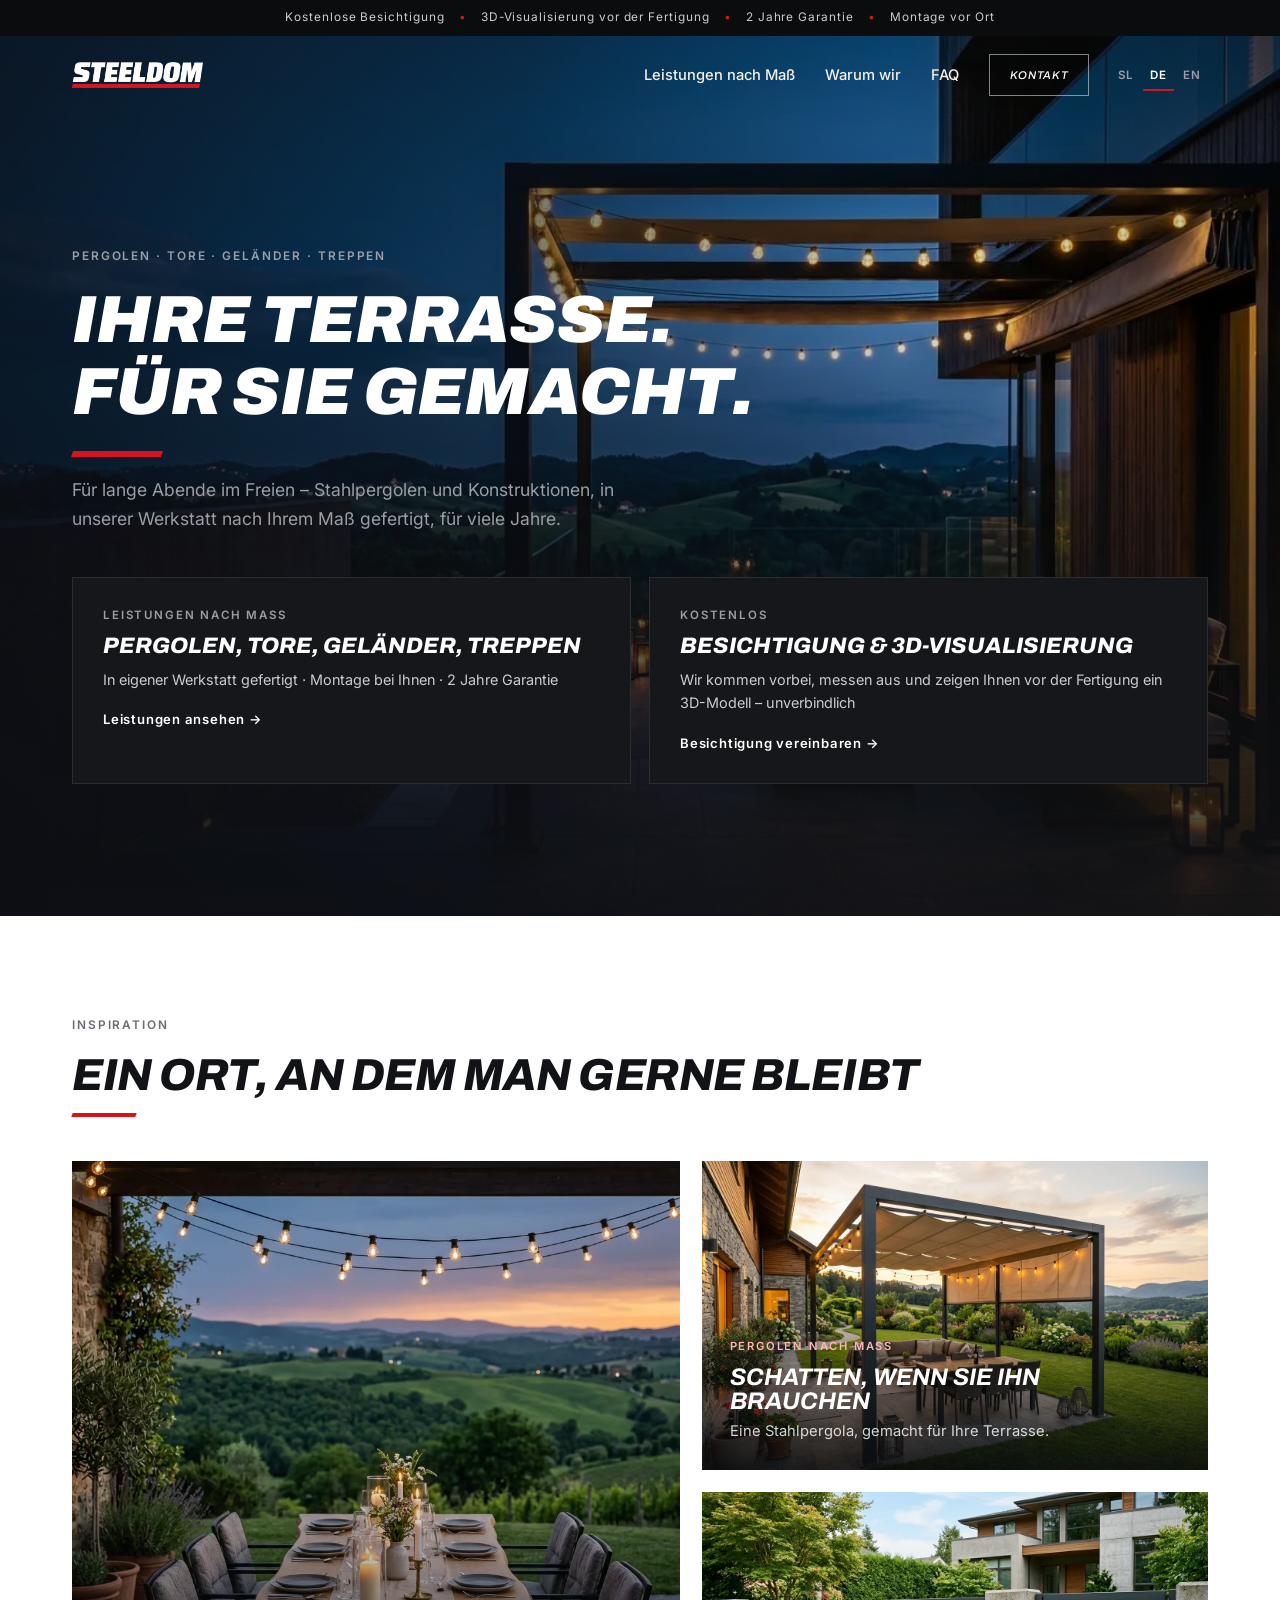
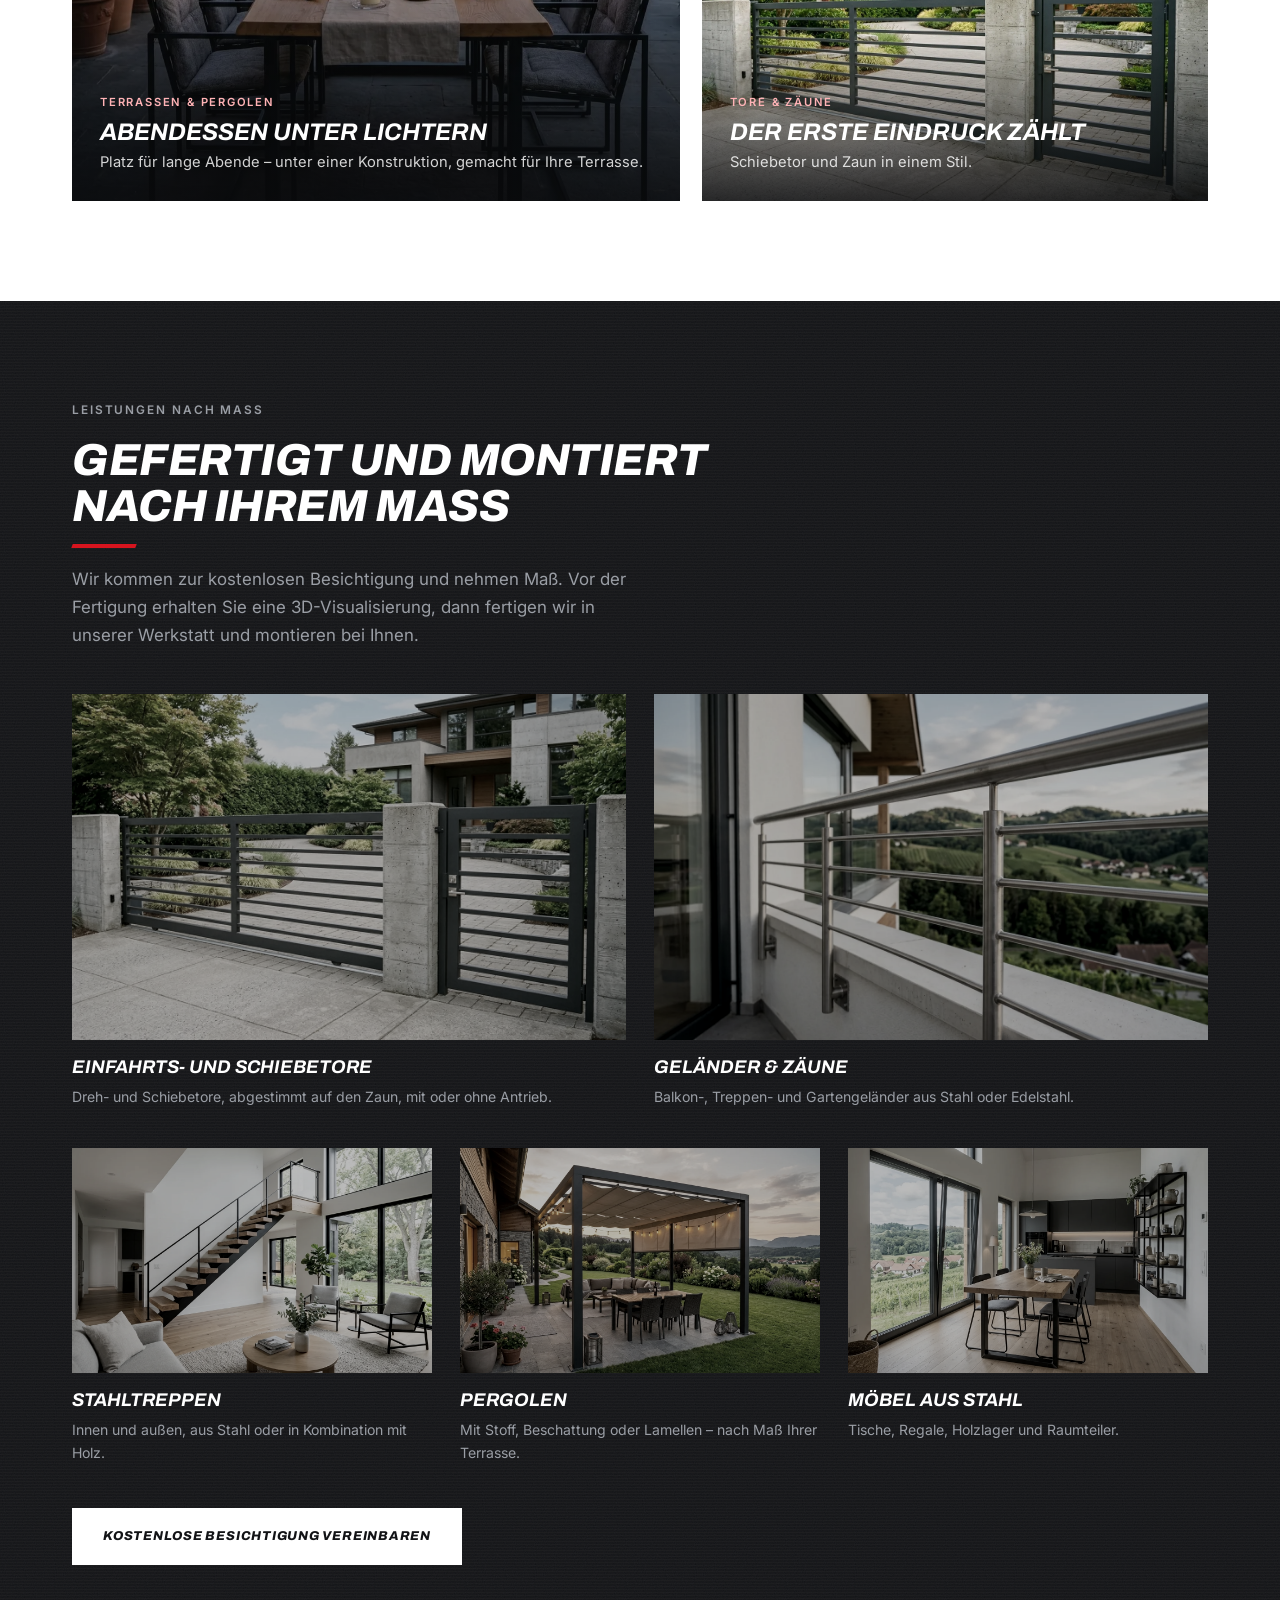
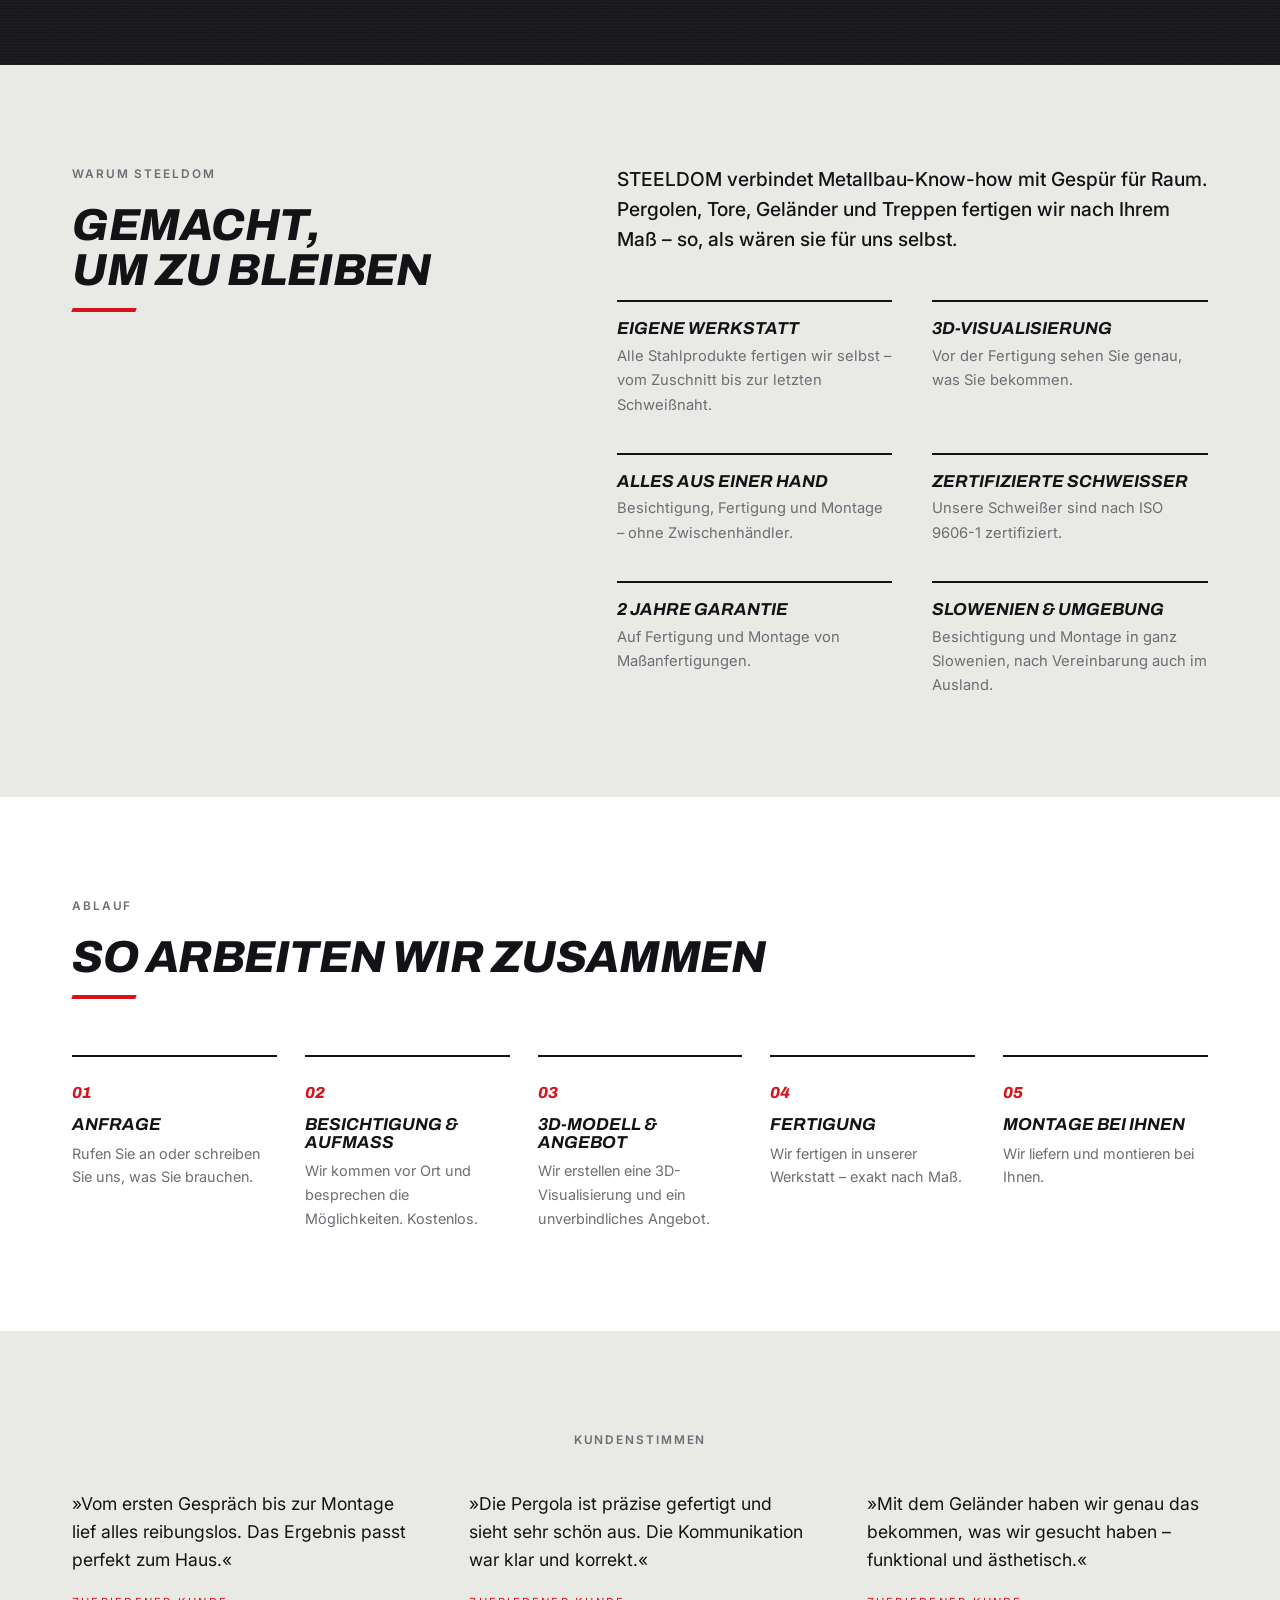
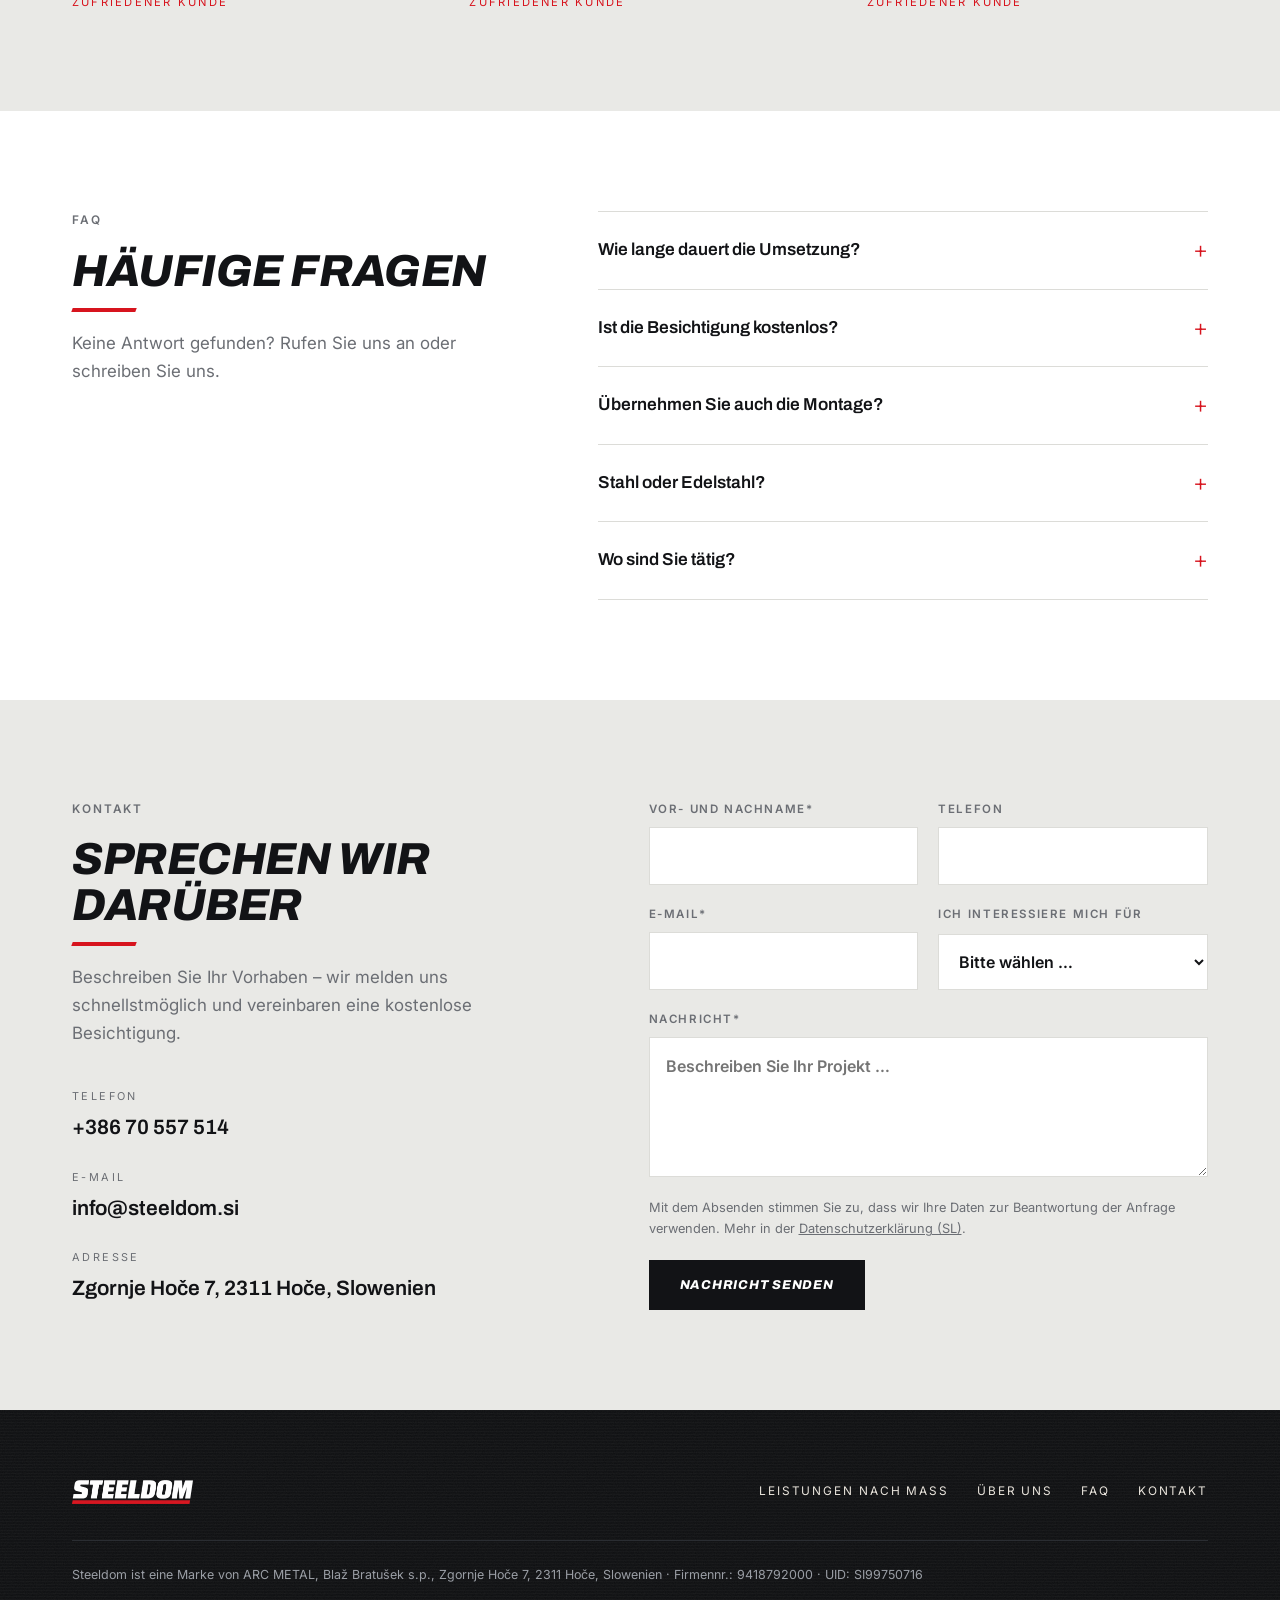
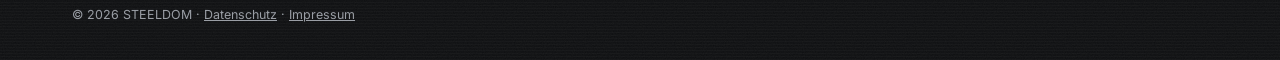
==== de/index.html @ ed7d2a0b "Nemška (/de/) in angleška (/en/) različica s preklopom jezikov Co-Authored-By: Claude Opus 5.5 <nore" ====
<!DOCTYPE html>
<html lang="de">
<head>
<meta charset="utf-8">
<meta name="viewport" content="width=device-width, initial-scale=1">
<title>STEELDOM – Stahlpergolen, Tore, Geländer und Treppen nach Maß</title>
<meta name="description" content="STEELDOM – Stahlpergolen, Einfahrtstore, Geländer, Treppen und Möbel aus Stahl nach Maß. Eigene Werkstatt, 3D-Visualisierung vor der Fertigung, Montage und 2 Jahre Garantie.">
<meta name="theme-color" content="#121316">
<meta property="og:title" content="STEELDOM – Ihre Terrasse. Für Sie gemacht.">
<meta property="og:description" content="Stahlpergolen, Tore, Geländer und Treppen nach Maß – kostenlose Besichtigung und 3D-Visualisierung vor der Fertigung.">
<meta property="og:type" content="website">
<meta property="og:url" content="https://steeldom.si/de/">
<meta property="og:image" content="https://steeldom.si/img/og-image.jpg">
<meta property="og:locale" content="de_AT">
<meta name="twitter:card" content="summary_large_image">
<link rel="preconnect" href="https://fonts.googleapis.com">
<link rel="preconnect" href="https://fonts.gstatic.com" crossorigin>
<link href="https://fonts.googleapis.com/css2?family=Archivo:ital,wght@0,500;0,600;0,700;1,700;1,800;1,900&family=Inter:wght@400;500;600&display=swap" rel="stylesheet">
<link rel="icon" href="/favicon.ico" sizes="any">
<link rel="icon" type="image/png" sizes="32x32" href="/img/favicon-32.png">
<link rel="apple-touch-icon" href="/img/apple-touch-icon.png">
<link rel="manifest" href="/site.webmanifest">
<link rel="alternate" hreflang="sl" href="https://steeldom.si/">
<link rel="alternate" hreflang="de" href="https://steeldom.si/de/">
<link rel="alternate" hreflang="en" href="https://steeldom.si/en/">
<link rel="alternate" hreflang="x-default" href="https://steeldom.si/">
<link rel="canonical" href="https://steeldom.si/de/">
<link rel="stylesheet" href="/style.css">
<script type="application/ld+json">
{"@context":"https://schema.org","@type":"LocalBusiness","name":"STEELDOM","legalName":"ARC METAL, Blaž Bratušek s.p.","url":"https://steeldom.si","email":"info@steeldom.si","telephone":"+38670557514","address":{"@type":"PostalAddress","streetAddress":"Zgornje Hoče 7","postalCode":"2311","addressLocality":"Hoče","addressCountry":"SI"},"vatID":"SI99750716","areaServed":"SI","logo":"https://steeldom.si/img/icon-512.png","image":"https://steeldom.si/img/og-image.jpg","priceRange":"€€"}
</script>
</head>
<body class="home">

<div class="trustbar"><div class="wrap">Kostenlose Besichtigung<span class="tb-m"> <i>•</i> <span>3D-Visualisierung vor der Fertigung</span></span> <i>•</i> 2 Jahre Garantie<span class="tb-x"> <i>•</i> <span>Montage vor Ort</span></span></div></div>
<header class="top">
  <div class="wrap">
    <a href="#" class="logo"><img class="l-light" src="/img/logo.png" alt="STEELDOM" width="480" height="95"><img class="l-dark" src="/img/logo-dark.png" alt="" width="480" height="95"></a>
    <nav class="nav" aria-label="Hauptmenü">
      <a href="#storitve">Leistungen nach Maß</a>
      <a href="#o-nas">Warum wir</a>
      <a href="#vprasanja">FAQ</a>
      <a href="#kontakt" class="btn small">Kontakt</a>
    </nav>
    
    
    <div class="lang-sw"><a href="/" hreflang="sl">SL</a><a href="/de/" hreflang="de" class="on">DE</a><a href="/en/" hreflang="en">EN</a></div>
    <button class="burger" aria-label="Menü" aria-expanded="false"><span></span><span></span><span></span></button>
  </div>
</header>

<!-- HERO -->
<section class="hero">
  <div class="hero-photo" aria-hidden="true"><img src="/img/hero-vecer.webp" alt="" width="1376" height="768"></div>
  <div class="wrap hero-inner">
    <div class="hero-text">
      <div class="eyebrow light">Pergolen · Tore · Geländer · Treppen</div>
      <h1>Ihre Terrasse.<br>Für Sie gemacht.</h1>
      <p>Für lange Abende im Freien – Stahlpergolen und Konstruktionen, in unserer Werkstatt nach Ihrem Maß gefertigt, für viele Jahre.</p>
    </div>
    <div class="paths">
      <a href="#storitve" class="path rv">
        <span class="path-tag">Leistungen nach Maß</span>
        <span class="path-title">Pergolen, Tore, Geländer, Treppen</span>
        <span class="path-desc">In eigener Werkstatt gefertigt · Montage bei Ihnen · 2 Jahre Garantie</span>
        <span class="path-go">Leistungen ansehen →</span>
      </a>
      <a href="#kontakt" class="path rv">
        <span class="path-tag">Kostenlos</span>
        <span class="path-title">Besichtigung &amp; 3D-Visualisierung</span>
        <span class="path-desc">Wir kommen vorbei, messen aus und zeigen Ihnen vor der Fertigung ein 3D-Modell – unverbindlich</span>
        <span class="path-go">Besichtigung vereinbaren →</span>
      </a>
    </div>
  </div>
</section>

<!-- NAVDIH -->
<section id="navdih" class="white">
  <div class="wrap">
    <div class="head-row">
      <div>
        <div class="eyebrow">Inspiration</div>
        <h2>Ein Ort, an dem man gerne bleibt</h2>
      </div>
    </div>
    <div class="insp">
      <a href="#kontakt" class="insp-card big rv"><img src="/img/miza-vecer.webp" alt="Terrasse mit Stahlüberdachung und Lichterketten bei Sonnenuntergang" loading="lazy" width="928" height="1152"><div class="insp-txt"><span>Terrassen &amp; Pergolen</span><h3>Abendessen unter Lichtern</h3><p>Platz für lange Abende – unter einer Konstruktion, gemacht für Ihre Terrasse.</p></div></a>
      <a href="#storitve" class="insp-card rv"><img src="/img/pergola.webp" alt="Stahlpergola mit Beschattung über der Terrasse" loading="lazy" width="1312" height="816"><div class="insp-txt"><span>Pergolen nach Maß</span><h3>Schatten, wenn Sie ihn brauchen</h3><p>Eine Stahlpergola, gemacht für Ihre Terrasse.</p></div></a>
      <a href="#storitve" class="insp-card rv"><img src="/img/vrata.webp" alt="Stahl-Schiebetor für die Einfahrt" loading="lazy" width="1312" height="816"><div class="insp-txt"><span>Tore &amp; Zäune</span><h3>Der erste Eindruck zählt</h3><p>Schiebetor und Zaun in einem Stil.</p></div></a>
    </div>
  </div>
</section>

<!-- PO MERI -->
<section id="storitve" class="dark custom">
  <div class="wrap custom-grid">
    <div class="custom-text">
      <div class="eyebrow">Leistungen nach Maß</div>
      <h2>Gefertigt und montiert<br>nach Ihrem Maß</h2>
      <p class="lead">Wir kommen zur kostenlosen Besichtigung und nehmen Maß. Vor der Fertigung erhalten Sie eine 3D-Visualisierung, dann fertigen wir in unserer Werkstatt und montieren bei Ihnen.</p>
      <ol class="custom-list rv">
        <li><div class="cl-img"><img src="/img/vrata.webp" alt="Einfahrts- und Schiebetore" loading="lazy" width="1312" height="816"></div><div><h3>Einfahrts- und Schiebetore</h3><p>Dreh- und Schiebetore, abgestimmt auf den Zaun, mit oder ohne Antrieb.</p></div></li>
        <li><div class="cl-img"><img src="/img/ograja.webp" alt="Geländer &amp; Zäune" loading="lazy" width="1312" height="816"></div><div><h3>Geländer &amp; Zäune</h3><p>Balkon-, Treppen- und Gartengeländer aus Stahl oder Edelstahl.</p></div></li>
        <li><div class="cl-img"><img src="/img/stopnice.webp" alt="Stahltreppen" loading="lazy" width="1312" height="816"></div><div><h3>Stahltreppen</h3><p>Innen und außen, aus Stahl oder in Kombination mit Holz.</p></div></li>
        <li><div class="cl-img"><img src="/img/pergola.webp" alt="Pergolen" loading="lazy" width="1312" height="816"></div><div><h3>Pergolen</h3><p>Mit Stoff, Beschattung oder Lamellen – nach Maß Ihrer Terrasse.</p></div></li>
        <li><div class="cl-img"><img src="/img/notranja-oprema.webp" alt="Möbel aus Stahl" loading="lazy" width="1312" height="816"></div><div><h3>Möbel aus Stahl</h3><p>Tische, Regale, Holzlager und Raumteiler.</p></div></li>
      </ol>
      <a href="#kontakt" class="btn light">Kostenlose Besichtigung vereinbaren</a>
    </div>
  </div>
</section>

<!-- O NAS -->
<section id="o-nas" class="soft">
  <div class="wrap about-grid">
    <div class="rv">
      <div class="eyebrow">Warum STEELDOM</div>
      <h2>Gemacht,<br>um zu bleiben</h2>
    </div>
    <div class="rv">
      <p class="lead-dark">STEELDOM verbindet Metallbau-Know-how mit Gespür für Raum. Pergolen, Tore, Geländer und Treppen fertigen wir nach Ihrem Maß – so, als wären sie für uns selbst.</p>
      <div class="values">
        <div><h3>Eigene Werkstatt</h3><p>Alle Stahlprodukte fertigen wir selbst – vom Zuschnitt bis zur letzten Schweißnaht.</p></div>
        <div><h3>3D-Visualisierung</h3><p>Vor der Fertigung sehen Sie genau, was Sie bekommen.</p></div>
        <div><h3>Alles aus einer Hand</h3><p>Besichtigung, Fertigung und Montage – ohne Zwischenhändler.</p></div>
        <div><h3>Zertifizierte Schweißer</h3><p>Unsere Schweißer sind nach ISO 9606-1 zertifiziert.</p></div>
        <div><h3>2 Jahre Garantie</h3><p>Auf Fertigung und Montage von Maßanfertigungen.</p></div>
        <div><h3>Slowenien &amp; Umgebung</h3><p>Besichtigung und Montage in ganz Slowenien, nach Vereinbarung auch im Ausland.</p></div>
      </div>
    </div>
  </div>
</section>

<!-- POSTOPEK -->
<section id="postopek" class="white">
  <div class="wrap">
    <div class="eyebrow">Ablauf</div>
    <h2>So arbeiten wir zusammen</h2>
    <ol class="steps">
      <li class="step rv"><span class="step-n">01</span><h3>Anfrage</h3><p>Rufen Sie an oder schreiben Sie uns, was Sie brauchen.</p></li>
      <li class="step rv"><span class="step-n">02</span><h3>Besichtigung &amp; Aufmaß</h3><p>Wir kommen vor Ort und besprechen die Möglichkeiten. Kostenlos.</p></li>
      <li class="step rv"><span class="step-n">03</span><h3>3D-Modell &amp; Angebot</h3><p>Wir erstellen eine 3D-Visualisierung und ein unverbindliches Angebot.</p></li>
      <li class="step rv"><span class="step-n">04</span><h3>Fertigung</h3><p>Wir fertigen in unserer Werkstatt – exakt nach Maß.</p></li>
      <li class="step rv"><span class="step-n">05</span><h3>Montage bei Ihnen</h3><p>Wir liefern und montieren bei Ihnen.</p></li>
    </ol>
  </div>
</section>

<!-- MNENJA -->
<section id="mnenja" class="soft">
  <div class="wrap">
    <div class="eyebrow center">Kundenstimmen</div>
    <div class="quotes">
      <figure class="rv"><blockquote>»Vom ersten Gespräch bis zur Montage lief alles reibungslos. Das Ergebnis passt perfekt zum Haus.«</blockquote><figcaption>Zufriedener Kunde</figcaption></figure>
      <figure class="rv"><blockquote>»Die Pergola ist präzise gefertigt und sieht sehr schön aus. Die Kommunikation war klar und korrekt.«</blockquote><figcaption>Zufriedener Kunde</figcaption></figure>
      <figure class="rv"><blockquote>»Mit dem Geländer haben wir genau das bekommen, was wir gesucht haben – funktional und ästhetisch.«</blockquote><figcaption>Zufriedener Kunde</figcaption></figure>
    </div>
  </div>
</section>

<!-- FAQ -->
<section id="vprasanja" class="white">
  <div class="wrap faq-grid">
    <div>
      <div class="eyebrow">FAQ</div>
      <h2>Häufige Fragen</h2>
      <p class="lead">Keine Antwort gefunden? Rufen Sie uns an oder schreiben Sie uns.</p>
    </div>
    <div class="faq">
      <details><summary>Wie lange dauert die Umsetzung?</summary><p>Das hängt vom Umfang ab. Den genauen Termin erhalten Sie mit dem Angebot nach der Besichtigung.</p></details>
      <details><summary>Ist die Besichtigung kostenlos?</summary><p>Ja. Besichtigung, Aufmaß und Angebot sind kostenlos und unverbindlich.</p></details>
      <details><summary>Übernehmen Sie auch die Montage?</summary><p>Ja. Wir fertigen in unserer Werkstatt, liefern und montieren bei Ihnen.</p></details>
      <details><summary>Stahl oder Edelstahl?</summary><p>Beides. Das Material wählen wir gemeinsam nach Einsatz, Optik und Budget.</p></details>
      <details><summary>Wo sind Sie tätig?</summary><p>In ganz Slowenien, nach Vereinbarung auch in Österreich und anderen Ländern.</p></details>
    </div>
  </div>
</section>

<!-- KONTAKT -->
<section id="kontakt" class="soft">
  <div class="wrap contact-grid">
    <div>
      <div class="eyebrow">Kontakt</div>
      <h2>Sprechen wir darüber</h2>
      <p class="lead">Beschreiben Sie Ihr Vorhaben – wir melden uns schnellstmöglich und vereinbaren eine kostenlose Besichtigung.</p>
      <div class="contact-info">
        <a href="tel:+38670557514"><small>Telefon</small><span>+386 70 557 514</span></a>
        <a href="mailto:info@steeldom.si"><small>E-Mail</small><span>info@steeldom.si</span></a>
        <div><small>Adresse</small><span>Zgornje Hoče 7, 2311 Hoče, Slowenien</span></div>
      </div>
    </div>
    <form id="contact-form">
      <input type="hidden" name="access_key" value="b0396841-0e2a-41e7-840a-0f9ad65b1908">
      <input type="hidden" name="subject" value="Novo povpraševanje (DE) – steeldom.si">
      <input type="hidden" name="from_name" value="steeldom.si">
      <input type="checkbox" name="botcheck" class="hp" tabindex="-1" autocomplete="off">
      <div class="row">
        <label>Vor- und Nachname*<input name="name" required autocomplete="name"></label>
        <label>Telefon<input name="phone" type="tel" autocomplete="tel"></label>
      </div>
      <div class="row">
        <label>E-Mail*<input name="email" type="email" required autocomplete="email"></label>
        <label>Ich interessiere mich für
          <select name="type" id="f-type">
            <option value="">Bitte wählen …</option>
            <option>Einfahrts- / Schiebetor</option><option>Geländer / Zaun</option><option>Treppe</option><option>Pergola</option><option>Möbel</option><option>Sonstiges</option>
          </select>
        </label>
      </div>
      <label>Nachricht*<textarea name="message" id="f-msg" required placeholder="Beschreiben Sie Ihr Projekt …"></textarea></label>
      <p class="consent">Mit dem Absenden stimmen Sie zu, dass wir Ihre Daten zur Beantwortung der Anfrage verwenden. Mehr in der <a href="/privacy.html">Datenschutzerklärung (SL)</a>.</p>
      <div id="form-msg" class="form-msg" role="status"></div>
      <div><button type="submit" class="btn">Nachricht senden</button></div>
    </form>
  </div>
</section>

<footer>
  <div class="wrap">
    <div class="f-top">
      <a href="#" class="logo"><img src="/img/logo.png" alt="STEELDOM" width="480" height="95"></a>
      <div class="f-links">
        <a href="#storitve">Leistungen nach Maß</a><a href="#o-nas">Über uns</a>
        <a href="#vprasanja">FAQ</a><a href="#kontakt">Kontakt</a>
      </div>
    </div>
    <div class="f-bottom">
      <div>Steeldom ist eine Marke von ARC METAL, Blaž Bratušek s.p., Zgornje Hoče 7, 2311 Hoče, Slowenien · Firmennr.: 9418792000 · UID: SI99750716</div>
      <div>© <span id="year">2026</span> STEELDOM · <a href="/privacy.html">Datenschutz</a> · <a href="/impressum.html">Impressum</a></div>
    </div>
  </div>
</footer>

<div class="fab" aria-label="Schnellkontakt">
  <a href="tel:+38670557514" class="fab-call"><svg viewBox="0 0 24 24" width="18" height="18" aria-hidden="true"><path fill="currentColor" d="M6.6 10.8a15.1 15.1 0 0 0 6.6 6.6l2.2-2.2a1 1 0 0 1 1-.25 11.4 11.4 0 0 0 3.6.57 1 1 0 0 1 1 1V20a1 1 0 0 1-1 1A17 17 0 0 1 3 4a1 1 0 0 1 1-1h3.5a1 1 0 0 1 1 1c0 1.25.2 2.45.57 3.57a1 1 0 0 1-.25 1z"/></svg>Anrufen</a>
  <a href="#kontakt" class="fab-msg">Kostenlose Besichtigung</a>
</div>
<script src="/main.js"></script>
</body>
</html>
---- style.css ----
:root{
  --bg:#f4f4f2;
  --paper:#ffffff;
  --soft:#e9e9e6;
  --ink:#121316;
  --text:#24262a;
  --muted:#6b6e74;
  --line:#dcdcd8;
  --bronze:#d7141e;
  --bronze-dark:#b00f18;
  --dark:#121316;
  --dark-2:#1a1c20;
  --dark-line:#2a2d32;
  --dark-muted:#9a9ea5;
  --max:1200px;
  --serif:"Archivo","Helvetica Neue",Arial,sans-serif;
  --sans:"Inter","Helvetica Neue",Arial,sans-serif;
}
*{box-sizing:border-box;margin:0;padding:0}
html{scroll-behavior:smooth;scroll-padding-top:84px}
body{font-family:var(--sans);color:var(--text);background:var(--bg);line-height:1.65;font-size:16.5px;-webkit-font-smoothing:antialiased}
img{max-width:100%;display:block}
a{color:inherit}
.wrap{max-width:var(--max);margin:0 auto;padding:0 32px}
h1,h2,h3{font-family:var(--serif);font-weight:600;line-height:1.12;letter-spacing:-.02em;color:var(--ink)}
h2{font-size:clamp(1.9rem,3.6vw,2.8rem)}
h3{font-size:1.15rem}
.eyebrow{font-family:var(--sans);font-size:.74rem;font-weight:600;letter-spacing:.16em;text-transform:uppercase;color:var(--bronze);margin-bottom:18px}
.eyebrow.light{color:#e6d6bd}
.eyebrow.center{text-align:center}
.lead{font-size:1.06rem;color:var(--muted);max-width:560px;margin-top:18px}
.lead-dark{font-size:1.2rem;line-height:1.55;color:var(--ink);font-weight:500}
section{padding:130px 0}
section.soft{background:var(--soft)}
section.dark{background:var(--dark);color:#e9eaec}
.dark h2,.dark h3{color:#fff}
.dark .lead{color:var(--dark-muted)}

/* Buttons & links */
.btn{display:inline-flex;align-items:center;justify-content:center;gap:10px;font-family:var(--sans);font-weight:600;font-size:.8rem;letter-spacing:.08em;text-transform:uppercase;text-decoration:none;padding:17px 30px;border-radius:2px;border:1px solid var(--ink);background:var(--ink);color:#fff;cursor:pointer;transition:background .25s,border-color .25s,color .25s}
.btn:hover{background:var(--bronze);border-color:var(--bronze)}
.btn.light{background:#f7f4ef;border-color:#f7f4ef;color:var(--ink)}
.btn.light:hover{background:#fff;border-color:#fff}
.btn.outline{background:transparent;color:var(--ink)}
.btn.outline:hover{background:var(--ink);color:#fff;border-color:var(--ink)}
.btn.small{padding:11px 20px;font-size:.7rem}
.link-arrow{font-size:.76rem;font-weight:600;letter-spacing:.16em;text-transform:uppercase;text-decoration:none;color:var(--ink);display:inline-flex;align-items:center;gap:12px;padding-bottom:4px;border-bottom:1px solid currentColor;transition:gap .25s,color .25s}
.link-arrow::after{content:"→";letter-spacing:0}
.link-arrow:hover{gap:18px;color:var(--bronze)}
.link-arrow.light{color:#f7f4ef}

/* Header */
.top{position:fixed;inset:0 0 auto 0;z-index:50;transition:background .35s,box-shadow .35s}
.top .wrap{display:flex;align-items:center;justify-content:space-between;height:84px}
.logo{display:block;text-decoration:none}
.logo img{height:26px;width:auto}
.logo .l-dark{display:none}
.top.solid{background:rgba(247,244,239,.96);box-shadow:0 1px 0 var(--line);backdrop-filter:blur(10px)}
.top.solid .l-light{display:none}
.top.solid .l-dark{display:block}
.nav{display:flex;align-items:center;gap:36px}
.nav a{color:#f4efe7;text-decoration:none;font-size:.92rem;font-weight:500}
.nav a:hover{color:#fff;opacity:.75}
.nav a.nav-shop{font-weight:600;text-decoration:underline;text-decoration-color:var(--bronze);text-decoration-thickness:2px;text-underline-offset:7px}
.nav a.nav-shop.on{color:var(--bronze)}
.nav a.btn{background:transparent;border-color:rgba(255,255,255,.5);color:#fff}
.nav a.btn:hover{background:#fff;color:var(--ink);opacity:1}
.top.solid .nav a{color:var(--ink)}
.top.solid .nav a.btn{border-color:var(--ink);color:var(--ink)}
.top.solid .nav a.btn:hover{background:var(--ink);color:#fff}
.burger{display:none;background:none;border:0;width:44px;height:44px;cursor:pointer}
.burger span{display:block;width:24px;height:1.5px;background:#fff;margin:6px auto}
.top.solid .burger span{background:var(--ink)}

/* Hero */
.hero{position:relative;min-height:100vh;min-height:100svh;display:flex;flex-direction:column;justify-content:flex-end;color:#fff;padding:0;overflow:hidden;background:var(--dark)}
.hero-bg{position:absolute;inset:0}
.hero-bg img{width:100%;height:100%;object-fit:cover;transform:scale(1.04);animation:heroZoom 14s ease-out forwards}
.hero-bg::after{content:"";position:absolute;inset:0;background:linear-gradient(180deg,rgba(15,14,12,.55) 0%,rgba(15,14,12,.3) 40%,rgba(15,14,12,.7) 100%)}
@keyframes heroZoom{to{transform:scale(1)}}
.hero-inner{position:relative;width:100%;padding:150px 32px 70px}
.hero-text{max-width:720px}
.paths{display:grid;grid-template-columns:1fr 1fr;gap:18px;margin-top:44px}
.path{display:flex;flex-direction:column;gap:8px;text-decoration:none;color:#fff;background:rgba(21,20,18,.55);backdrop-filter:blur(8px);-webkit-backdrop-filter:blur(8px);border:1px solid rgba(255,255,255,.22);padding:28px 30px;transition:background .25s,border-color .25s,transform .25s}
.path:hover{background:rgba(21,20,18,.75);border-color:#e6d6bd;transform:translateY(-3px)}
.path-tag{font-size:.72rem;font-weight:600;letter-spacing:.16em;text-transform:uppercase;color:#e6d6bd}
.path-title{font-family:var(--serif);font-size:1.6rem;font-weight:600;line-height:1.2}
.path-desc{font-size:.9rem;color:rgba(255,255,255,.78)}
.path-go{margin-top:10px;font-size:.82rem;font-weight:600;letter-spacing:.06em}
.hero h1{font-size:clamp(2.2rem,5vw,4rem);color:#fff;font-weight:600;line-height:1.08}
.hero h1 em{font-style:italic;color:#ead9bf}
.hero p{font-size:1.1rem;color:rgba(255,255,255,.88);max-width:560px;margin-top:18px}
.ctas{display:flex;gap:30px;align-items:center;flex-wrap:wrap}
.hero-strip::before{content:"";position:absolute;top:-22px;left:32px;right:32px;height:1px;background:rgba(255,255,255,.22)}
.hero-strip{position:relative;width:100%;margin-top:22px;list-style:none;display:flex;justify-content:space-between;gap:20px;border-top:0;padding-top:0;padding-bottom:30px;font-size:.72rem;letter-spacing:.2em;text-transform:uppercase;color:rgba(255,255,255,.75)}

/* Section heads */
.head-row{display:flex;justify-content:space-between;align-items:flex-end;gap:30px;flex-wrap:wrap}

/* Shop cards (home + listing) */
.pgrid-list{display:grid;grid-template-columns:repeat(3,1fr);gap:36px}
.home-shop{margin-top:60px}
.pcard{display:block;text-decoration:none;color:inherit}
.pcard-img{position:relative;aspect-ratio:4/5;background:var(--soft);overflow:hidden}
.pcard-img img{width:100%;height:100%;object-fit:cover;transition:transform .9s cubic-bezier(.2,.7,.2,1)}
.pcard:hover .pcard-img img{transform:scale(1.05)}
.pcard-txt{padding:20px 0 0}
.pcard-txt h3{font-size:1.2rem;margin:6px 0 8px}
.pcard-txt p{color:var(--muted);font-size:.92rem;margin-bottom:12px}
.pcat{font-size:.68rem;font-weight:600;letter-spacing:.22em;text-transform:uppercase;color:var(--bronze)}
.pprice{display:flex;align-items:baseline;gap:12px;flex-wrap:wrap;font-size:.98rem}
.pprice b{font-weight:600;color:var(--ink)}
.pprice s{color:var(--muted)}
.pbadge{position:absolute;top:16px;left:16px;background:var(--paper);color:var(--ink);font-weight:600;font-size:.64rem;letter-spacing:.18em;text-transform:uppercase;padding:7px 11px}
.noimg-ph{width:100%;height:100%;min-height:200px;display:flex;align-items:center;justify-content:center;background:linear-gradient(135deg,#ece6dc,#e3dccf);color:var(--muted);font-size:.7rem;font-weight:600;letter-spacing:.2em;text-transform:uppercase}
.shop-empty{padding:40px 0;color:var(--muted)}
.shop-band{background:var(--paper);border-bottom:1px solid var(--line)}

/* Custom (dark) */
.custom-grid{display:grid;grid-template-columns:1fr 1fr;gap:80px;align-items:center}
.custom-list{list-style:none;margin:44px 0 44px;border-top:1px solid var(--dark-line)}
.custom-list li{display:flex;align-items:center;gap:22px;padding:18px 0;border-bottom:1px solid var(--dark-line)}
.custom-list h3{font-size:1.1rem;margin-bottom:2px}
.custom-list p{font-size:.88rem;color:var(--dark-muted)}
.custom-3d{position:relative;margin:0}
#hero-3d{display:block;width:100%;height:560px}
.custom-3d figcaption{font-size:.72rem;letter-spacing:.18em;text-transform:uppercase;color:var(--dark-muted);text-align:center;margin-top:8px}

/* About */
.about-grid{display:grid;grid-template-columns:1fr 1.3fr;gap:90px;align-items:start}
.values{display:grid;grid-template-columns:1fr 1fr;gap:36px 40px;margin-top:46px}
.values div{border-top:1px solid var(--line);padding-top:18px}
.values h3{font-size:1.08rem;margin-bottom:6px}
.values p{font-size:.92rem;color:var(--muted)}

/* Process */
.steps{list-style:none;display:grid;grid-template-columns:repeat(5,1fr);gap:28px;margin-top:56px}
.step{border-top:1px solid var(--ink);padding-top:22px}
.step-n{font-size:.85rem;font-weight:600;color:var(--bronze)}
.step h3{margin:10px 0 8px;font-size:1.08rem}
.step p{font-size:.9rem;color:var(--muted)}

/* Quotes */
.quotes{display:grid;grid-template-columns:repeat(3,1fr);gap:56px;margin-top:40px}
.quotes blockquote{font-size:1.1rem;line-height:1.6;color:var(--ink)}
.quotes figcaption{margin-top:18px;font-size:.7rem;letter-spacing:.2em;text-transform:uppercase;color:var(--muted)}

/* FAQ */
.faq-grid{display:grid;grid-template-columns:1fr 1.4fr;gap:90px}
details{border-bottom:1px solid var(--line);padding:24px 0}
details:first-child{border-top:1px solid var(--line)}
summary{list-style:none;cursor:pointer;font-family:var(--serif);font-size:1.08rem;font-weight:600;color:var(--ink);display:flex;justify-content:space-between;align-items:center;gap:20px}
summary::-webkit-details-marker{display:none}
summary::after{content:"+";font-family:var(--sans);font-weight:300;color:var(--bronze);font-size:1.5rem;line-height:1;transition:transform .25s}
details[open] summary::after{transform:rotate(45deg)}
details p{margin-top:12px;color:var(--muted)}

/* Contact */
.contact-grid{display:grid;grid-template-columns:1fr 1.15fr;gap:90px}
.contact-info{display:grid;gap:24px;margin-top:40px}
.contact-info a,.contact-info div{display:block;text-decoration:none}
.contact-info small{display:block;font-size:.68rem;letter-spacing:.22em;text-transform:uppercase;color:var(--muted);margin-bottom:4px}
.contact-info span{font-family:var(--serif);font-size:1.3rem;font-weight:600;color:var(--ink)}
.contact-info a:hover span{color:var(--bronze)}
form{display:grid;gap:20px}
.row{display:grid;grid-template-columns:1fr 1fr;gap:20px}
label{display:grid;gap:8px;font-size:.72rem;font-weight:600;letter-spacing:.14em;text-transform:uppercase;color:var(--muted)}
input,textarea,select{font:inherit;font-size:1rem;letter-spacing:0;text-transform:none;color:var(--ink);background:var(--paper);border:1px solid var(--line);border-radius:0;padding:15px 16px;width:100%}
input:focus,textarea:focus,select:focus{outline:none;border-color:var(--ink)}
textarea{min-height:140px;resize:vertical}
.consent{font-size:.8rem;color:var(--muted)}
.form-msg{display:none;padding:14px 16px;font-size:.95rem}
.form-msg.ok{display:block;background:#eaf3ec;color:#1f5a33}
.form-msg.err{display:block;background:#f6e9e6;color:#8a2a1f}
.hp{position:absolute;left:-9999px}

/* Footer */
footer{background:var(--dark);color:var(--dark-muted);padding:70px 0 34px;font-size:.86rem}
.f-top{display:flex;justify-content:space-between;align-items:center;gap:40px;flex-wrap:wrap;padding-bottom:36px;border-bottom:1px solid var(--dark-line)}
.f-top .logo img{height:24px}
.f-links{display:flex;gap:28px;flex-wrap:wrap}
.f-links a{text-decoration:none;color:#e9e4dc;font-size:.74rem;letter-spacing:.16em;text-transform:uppercase}
.f-links a:hover{color:#fff}
.f-bottom{display:flex;justify-content:space-between;gap:20px;flex-wrap:wrap;padding-top:24px;font-size:.78rem}
.f-bottom a{color:var(--dark-muted)}

/* Sub pages (shop, legal) – always solid header */
.sub .top{background:rgba(247,244,239,.96);box-shadow:0 1px 0 var(--line)}
.sub .top .l-light{display:none}
.sub .top .l-dark{display:block}
.sub .nav a{color:var(--ink)}
.sub .nav a.btn{border-color:var(--ink);color:var(--ink)}
.sub .nav a.btn:hover{background:var(--ink);color:#fff}
.sub .burger span{background:var(--ink)}
.legal{padding:170px 0 110px;max-width:820px}
.legal h1{font-size:clamp(2rem,4vw,3rem);margin-bottom:10px}
.legal h2{font-size:1.25rem;margin:40px 0 12px}
.legal p,.legal li{color:#4a463f;margin-top:10px}
.legal ul{padding-left:20px}
.legal .date{color:var(--muted)}

/* Shop pages */
.shop-hero{padding:170px 0 40px}
.shop-hero h1{font-size:clamp(2.2rem,5vw,3.6rem)}
.shop-list{padding:30px 0 120px}
.shop-product{padding:140px 0 110px}
.crumbs{font-size:.72rem;letter-spacing:.16em;text-transform:uppercase;color:var(--muted);margin-bottom:28px}
.crumbs a{color:var(--muted);text-decoration:none}
.crumbs a:hover{color:var(--ink)}
.pgrid{display:grid;grid-template-columns:1.2fr 1fr;gap:70px;align-items:start}
.main-img{position:relative;aspect-ratio:4/5;background:var(--soft);overflow:hidden}
.main-img img{width:100%;height:100%;object-fit:cover}
.thumbs{display:flex;gap:10px;margin-top:12px;flex-wrap:wrap}
.thumbs button{width:76px;height:92px;border:1px solid transparent;padding:0;overflow:hidden;cursor:pointer;background:var(--soft)}
.thumbs button.on{border-color:var(--ink)}
.thumbs img{width:100%;height:100%;object-fit:cover}
.pinfo{position:sticky;top:120px}
.pinfo h1{font-size:clamp(1.8rem,3vw,2.5rem);margin:8px 0 18px}
.pprice.big{font-size:1.4rem}
.save{font-size:.68rem;font-weight:600;letter-spacing:.14em;text-transform:uppercase;color:var(--bronze)}
.vat{font-size:.8rem;color:var(--muted);margin-top:4px}
.opt{margin-top:30px}
.opt-l{font-size:.72rem;font-weight:600;letter-spacing:.16em;text-transform:uppercase;margin-bottom:12px}
.opt-l span{font-weight:500;color:var(--muted);letter-spacing:0;text-transform:none;font-size:.95rem}
.pills{display:flex;gap:8px;flex-wrap:wrap}
.pill{font:inherit;font-size:.9rem;padding:10px 18px;border:1px solid var(--line);background:var(--paper);cursor:pointer}
.pill.on{border-color:var(--ink)}
.buy{display:grid;gap:10px;margin-top:30px}
.buy .btn{width:100%}
.perks{list-style:none;margin-top:30px;border-top:1px solid var(--line)}
.perks li{padding:13px 0;border-bottom:1px solid var(--line);font-size:.9rem;color:#4a463f}
.perks b{color:var(--ink);font-weight:600}
.pdetails{display:grid;grid-template-columns:1.2fr 1fr;gap:70px;margin-top:90px;padding-top:56px;border-top:1px solid var(--line)}
.pdetails h2{font-size:1.4rem;margin-bottom:16px}
.pdetails p{color:#4a463f;margin-bottom:12px}
.specs{width:100%;border-collapse:collapse;font-size:.92rem}
.specs th,.specs td{text-align:left;padding:12px 0;border-bottom:1px solid var(--line);vertical-align:top}
.specs th{color:var(--muted);font-weight:500;width:45%;padding-right:16px}
.dlg{position:fixed;inset:0;z-index:100;background:rgba(21,20,18,.55);display:none;align-items:center;justify-content:center;padding:20px}
.dlg.open{display:flex}
.dlg-box{position:relative;background:var(--bg);max-width:640px;width:100%;max-height:calc(100vh - 40px);overflow:auto;padding:40px}
.dlg-x{position:absolute;top:12px;right:16px;border:0;background:none;font-size:1.8rem;line-height:1;cursor:pointer;color:var(--muted)}
.dlg-box h2{font-size:1.5rem}
.dlg-sum{color:var(--muted);margin:6px 0 22px}
.order-form{gap:16px}
.order-form .cb{display:flex;gap:10px;align-items:flex-start;font-size:.85rem;letter-spacing:0;text-transform:none;font-weight:500;color:var(--text)}
.order-form .cb input{width:auto;margin-top:4px}

/* Reveal */
.rv{opacity:0;transform:translateY(18px);transition:opacity .9s,transform .9s}
.rv.in{opacity:1;transform:none}

/* ===== Logo-matched style ===== */
h1,h2,h3{font-family:var(--serif);font-style:italic;font-weight:800;text-transform:uppercase;letter-spacing:-.01em;line-height:1.02}
h3{font-weight:700;letter-spacing:0}
h2{position:relative;padding-bottom:18px}
h2::after{content:"";position:absolute;left:0;bottom:0;width:64px;height:4px;background:var(--bronze);transform:skewX(-20deg)}
.eyebrow{color:var(--muted)}
.eyebrow.light{color:var(--dark-muted)}
.dark .eyebrow{color:var(--dark-muted)}
.btn{border-radius:0;background:var(--ink);border-color:var(--ink);font-family:var(--serif);font-style:italic;font-weight:800;letter-spacing:.06em}
.btn:hover{background:var(--bronze);border-color:var(--bronze)}
.btn.light{background:#fff;border-color:#fff;color:var(--ink)}
.btn.light:hover{background:var(--bronze);border-color:var(--bronze);color:#fff}
/* header: always dark like the logo */
.top.solid,.sub .top{background:rgba(18,19,22,.97);box-shadow:0 1px 0 var(--dark-line)}
.top.solid .l-light,.sub .top .l-light{display:block}
.top.solid .l-dark,.sub .top .l-dark{display:none}
.top.solid .nav a,.sub .nav a{color:#e9eaec}
.top.solid .nav a.btn,.sub .nav a.btn{border-color:rgba(255,255,255,.45);color:#fff;background:transparent}
.top.solid .nav a.btn:hover,.sub .nav a.btn:hover{background:var(--bronze);border-color:var(--bronze)}
.top.solid .burger span,.sub .burger span{background:#fff}
.nav a.nav-shop{text-decoration-color:var(--bronze)}
.nav a.nav-shop.on{color:#fff}
/* hero: dark, no photo, 3D model */
.hero{background:radial-gradient(ellipse 60% 70% at 75% 40%,#1d2025 0%,var(--dark) 70%);justify-content:center}
.hero-warm{position:absolute;inset:0;pointer-events:none;background:
  radial-gradient(ellipse 55% 45% at 78% 100%,rgba(255,150,60,.22) 0%,rgba(255,120,40,.08) 45%,transparent 75%),
  radial-gradient(ellipse 40% 35% at 15% 105%,rgba(255,170,90,.12) 0%,transparent 70%),
  radial-gradient(ellipse 50% 40% at 70% 10%,rgba(255,190,120,.07) 0%,transparent 70%)}
#hero-glow{position:absolute;inset:0;width:100%;height:100%;pointer-events:none}
.hero-photo{position:absolute;inset:0;overflow:hidden}
.hero-photo img{width:100%;height:100%;object-fit:cover;object-position:70% 50%;filter:brightness(.9);transform:scale(1.04);animation:heroZoom 16s ease-out forwards}
.hero-photo::after{content:"";position:absolute;inset:0;background:linear-gradient(90deg,rgba(12,14,20,.78) 0%,rgba(12,14,20,.45) 40%,rgba(12,14,20,0) 70%),linear-gradient(180deg,rgba(18,19,22,.35) 0%,transparent 30%,rgba(18,19,22,.85) 100%)}
.trustbar{position:relative;z-index:60;background:#0b0c0e;color:#c9ccd1;font-size:.74rem;letter-spacing:.08em;text-align:center;padding:8px 0}
.trustbar i{font-style:normal;color:var(--bronze);margin:0 10px}
body.home .top{top:33px}
body.home .top.solid{top:0}
.hero-deco{position:absolute;top:0;bottom:0;right:-6%;width:46%;pointer-events:none}
.hero-deco span{position:absolute;top:-10%;bottom:-10%;transform:skewX(-20deg);background:linear-gradient(180deg,rgba(255,255,255,.035),rgba(255,255,255,.01))}
.hero-deco span:nth-child(1){left:8%;width:22%}
.hero-deco span:nth-child(2){left:36%;width:12%;background:linear-gradient(180deg,rgba(255,255,255,.05),rgba(255,255,255,.012))}
.hero-deco span:nth-child(3){left:56%;width:3px;background:var(--bronze);opacity:.85}
.hero-inner{pointer-events:none}
.hero-inner a{pointer-events:auto}
.hero h1{font-size:clamp(2.4rem,5.2vw,4.8rem);font-weight:900}
.hero-text{max-width:860px}
.hero h1::after{content:"";display:block;width:90px;height:6px;background:var(--bronze);transform:skewX(-20deg);margin-top:22px}
.hero p{color:var(--dark-muted)}
.path{background:#15171b;border-color:var(--dark-line)}
.path:hover{border-color:var(--bronze);background:#1a1c21}
.path-tag{color:var(--dark-muted)}
.path-title{font-style:italic;font-weight:800;text-transform:uppercase;font-size:1.4rem}
.path-go{color:#fff}
.path:hover .path-go{color:var(--bronze)}
/* sections */
.shop-band{background:var(--paper)}
.custom-grid{grid-template-columns:1fr}
.custom-text{max-width:none}
.custom-list{display:grid;grid-template-columns:repeat(6,1fr);gap:40px 28px;border-top:0}
.custom-list li{display:block;grid-column:span 2;padding:0;border:0;margin:0}
.custom-list li:nth-child(-n+2){grid-column:span 3}
.custom-list h3{font-size:1.15rem;margin-bottom:8px;color:#fff}
.step{border-top:2px solid var(--ink)}
.step-n{color:var(--bronze);font-family:var(--serif);font-style:italic;font-weight:800;font-size:1rem}
.values div{border-top:2px solid var(--ink)}
.quotes blockquote{font-style:normal}
.quotes figcaption{color:var(--bronze)}
summary{font-style:normal;text-transform:none;font-weight:600}
summary::after{color:var(--bronze)}
.pcat{color:var(--muted)}
.pbadge{background:var(--bronze);color:#fff}
.noimg-ph{background:linear-gradient(135deg,#ececea,#e2e2df)}
.save{color:var(--bronze)}
.contact-info span{font-style:normal;text-transform:none}
.link-arrow:hover{color:var(--bronze)}
footer{background:#0d0e10}
.shop-hero{background:var(--dark);color:#fff;padding-bottom:70px}
.shop-hero h1{color:#fff}
.shop-hero .lead{color:var(--dark-muted)}
.shop-hero h1::after{content:"";display:block;width:70px;height:5px;background:var(--bronze);transform:skewX(-20deg);margin-top:18px}
.shop-list{padding-top:70px}
.legal h1{font-size:clamp(1.9rem,4vw,2.8rem)}
.legal h2,.pdetails h2,.dlg-box h2{font-size:1.2rem}
.legal h2::after,.pdetails h2::after,.dlg-box h2::after{display:none}
.legal h2,.pdetails h2,.dlg-box h2{padding-bottom:0}

/* ===== Detail: brushed steel texture, CAD dimensions, motion ===== */
.hero,section.dark,footer,.shop-hero{position:relative}
.hero::before,section.dark::before,footer::before,.shop-hero::before{content:"";position:absolute;inset:0;pointer-events:none;background-image:repeating-linear-gradient(0deg,rgba(255,255,255,.018) 0 1px,transparent 1px 3px),url("data:image/svg+xml,%3Csvg xmlns='http://www.w3.org/2000/svg' width='160' height='160'%3E%3Cfilter id='n'%3E%3CfeTurbulence type='fractalNoise' baseFrequency='.9' numOctaves='2' stitchTiles='stitch'/%3E%3CfeColorMatrix values='0 0 0 0 1 0 0 0 0 1 0 0 0 0 1 0 0 0 .05 0'/%3E%3C/filter%3E%3Crect width='100%25' height='100%25' filter='url(%23n)'/%3E%3C/svg%3E");opacity:1}
section.dark>.wrap,footer>.wrap,.shop-hero>.wrap{position:relative}
.dim{position:relative;margin-top:56px;height:22px;border-left:1px solid rgba(255,255,255,.28);border-right:1px solid rgba(255,255,255,.28)}
.dim::before{content:"";position:absolute;left:0;right:0;top:50%;height:1px;background:rgba(255,255,255,.22)}
.dim::after{content:"";position:absolute;inset:50% 0 auto 0;height:1px;background:linear-gradient(90deg,transparent,var(--bronze) 50%,transparent);opacity:0;transition:opacity 1.2s .4s}
.hero .dim.on::after{opacity:.6}
.dim span{position:absolute;left:50%;top:50%;transform:translate(-50%,-50%);background:transparent;text-shadow:0 0 6px #121316;padding:0 14px;font-size:.66rem;font-weight:600;letter-spacing:.24em;text-transform:uppercase;color:var(--dark-muted);white-space:nowrap}
h2::after{transform:skewX(-20deg) scaleX(0);transform-origin:left;transition:transform .9s cubic-bezier(.2,.7,.2,1) .15s}
h2.drawn::after{transform:skewX(-20deg) scaleX(1)}
.hero h1::after{transform-origin:left;animation:drawBar 1s cubic-bezier(.2,.7,.2,1) .3s both}
@keyframes drawBar{from{transform:skewX(-20deg) scaleX(0)}to{transform:skewX(-20deg) scaleX(1)}}
.path.rv:nth-child(2){transition-delay:.12s}
.pcard{transition:transform .35s}
.pcard:hover{transform:translateY(-4px)}
.values div,.step{transition:border-color .3s}
.values div:hover,.step:hover{border-top-color:var(--bronze)}
.custom-list li h3{transition:color .25s}
.custom-list li:hover h3{color:var(--bronze)}
.cl-img{aspect-ratio:16/10;overflow:hidden;margin-bottom:18px;background:var(--dark-2)}
.cl-img img{width:100%;height:100%;object-fit:cover;filter:grayscale(.55) brightness(.72) contrast(1.05);transform:scale(1.02);transition:filter .45s,transform .7s cubic-bezier(.2,.7,.2,1)}
.custom-list li:hover .cl-img img{filter:none;transform:scale(1.07)}

/* ===== Marketing sections ===== */
.nav a.nav-bf{color:#fff;background:var(--bronze);padding:6px 10px;font-weight:600}
.top.solid .nav a.nav-bf,.sub .nav a.nav-bf{color:#fff}
.bf{display:grid;grid-template-columns:1.1fr 1fr;padding:0;background:var(--dark);color:#e9eaec;min-height:620px}
.bf-img{position:relative;overflow:hidden}
.bf-img img{width:100%;height:100%;object-fit:cover}
.bf-img::after{content:"";position:absolute;inset:0;background:linear-gradient(90deg,transparent 60%,var(--dark))}
.bf-text{padding:90px 8% 90px 6%;align-self:center}
.bf h2{color:#fff;font-size:clamp(2.4rem,5vw,4rem)}
.bf .eyebrow{color:var(--bronze)}
.bf .lead{color:var(--dark-muted)}
.countdown{display:flex;gap:12px;margin:30px 0}
.countdown div{min-width:74px;text-align:center;border:1px solid var(--dark-line);padding:12px 6px;background:#16181c}
.countdown b{display:block;font-family:var(--serif);font-style:italic;font-weight:800;font-size:2rem;color:#fff;line-height:1}
.countdown span{font-size:.66rem;letter-spacing:.16em;text-transform:uppercase;color:var(--dark-muted)}
.bf-form{display:flex;gap:0;max-width:460px}
.bf-form input[type=email]{background:#16181c;border:1px solid var(--dark-line);color:#fff;flex:1}
.bf-form .btn{white-space:nowrap}
.bf .consent{margin-top:12px;color:var(--dark-muted)}
.bf .consent a{color:#c9ccd1}
#bf-msg{margin-top:12px;max-width:460px}
.insp{display:grid;grid-template-columns:1.2fr 1fr;grid-template-rows:1fr 1fr;gap:22px;margin-top:50px;height:720px}
.insp-card{position:relative;display:block;overflow:hidden;color:#fff;text-decoration:none;background:var(--dark)}
.insp-card.big{grid-row:span 2}
.insp-card img{width:100%;height:100%;object-fit:cover;transition:transform .9s cubic-bezier(.2,.7,.2,1)}
.insp-card:hover img{transform:scale(1.05)}
.insp-card::after{content:"";position:absolute;inset:0;background:linear-gradient(180deg,transparent 45%,rgba(10,11,13,.85))}
.insp-txt{position:absolute;left:28px;right:28px;bottom:26px;z-index:1}
.insp-txt span{font-size:.7rem;font-weight:600;letter-spacing:.16em;text-transform:uppercase;color:#ffb3b6}
.insp-txt h3{color:#fff;font-size:1.5rem;margin:6px 0 6px}
.insp-txt p{font-size:.92rem;color:rgba(255,255,255,.82)}
.values{grid-template-columns:repeat(2,1fr)}
@media (max-width:640px){.values{grid-template-columns:1fr}}
@media (max-width:980px){
  .bf{grid-template-columns:1fr;min-height:0}
  .bf-img{height:340px}
  .bf-img::after{background:linear-gradient(180deg,transparent 55%,var(--dark))}
  .bf-text{padding:40px 32px 70px}
  .insp{grid-template-columns:1fr 1fr;grid-template-rows:auto;height:auto}
  .insp-card{aspect-ratio:4/3}
  .insp-card.big{grid-row:auto;grid-column:span 2;aspect-ratio:16/10}
  .nav a.nav-bf{width:auto!important;margin-top:4px}
}
@media (max-width:640px){
  .bf-img{height:260px}
  .bf-text{padding:30px 22px 60px}
  .countdown div{min-width:0;flex:1}
  .countdown b{font-size:1.6rem}
  .bf-form{flex-direction:column;gap:10px}
  .insp{grid-template-columns:1fr;gap:14px}
  .insp-card,.insp-card.big{grid-column:auto;aspect-ratio:4/3}
  .insp-txt{left:20px;right:20px;bottom:18px}
  .insp-txt h3{font-size:1.25rem}
}


/* ===== Cleanup / alignment ===== */
section{padding:100px 0}
section.white{background:#fff}
.hero{min-height:min(100svh,880px)}
.nav{gap:30px}
.nav a.nav-shop{text-decoration:none}
.nav a.nav-bf{background:none;padding:0;color:#fff;display:inline-flex;align-items:center;gap:8px}
.nav a.nav-bf::before{content:"";width:7px;height:7px;border-radius:50%;background:var(--bronze);box-shadow:0 0 0 3px rgba(215,20,30,.25)}
.bf-sec{padding:80px 0}
.bf{min-height:0;grid-template-columns:1fr 1fr;overflow:hidden}
.bf-img{min-height:460px}
.bf-text{padding:56px 56px}
.bf h2{font-size:clamp(2.2rem,3.6vw,3.2rem)}
.insp{margin-top:44px;height:640px}
.head-row h2 br{display:none}
@media (max-width:980px){
  section{padding:76px 0}
  .bf-sec{padding:56px 0}
  .bf{grid-template-columns:1fr}
  .bf-img{min-height:0;height:300px}
  .bf-text{padding:36px 28px 44px}
  .insp{height:auto}
}
@media (max-width:640px){
  section{padding:60px 0}
  .bf-sec{padding:0}
  .bf-sec .wrap{padding:0}
  .bf-img{height:240px}
  .bf-text{padding:30px 22px 50px}
}

/* Floating contact (mobile) */
.fab{display:none}
@media (max-width:760px){
  .fab{display:flex;position:fixed;left:12px;right:12px;bottom:12px;z-index:90;gap:8px;transform:translateY(140%);transition:transform .35s}
  .fab.show{transform:none}
  .fab a{flex:1;display:flex;align-items:center;justify-content:center;gap:8px;padding:14px 10px;font-family:var(--serif);font-style:italic;font-weight:800;font-size:.8rem;letter-spacing:.06em;text-transform:uppercase;text-decoration:none;box-shadow:0 10px 30px -10px rgba(0,0,0,.5)}
  .fab-call{background:#fff;color:var(--ink);border:1px solid var(--line)}
  .fab-msg{background:var(--bronze);color:#fff}
  footer{padding-bottom:90px}
}
/* Language switcher */
.lang-sw{display:flex;gap:2px;margin-left:22px}
.lang-sw a{font-size:.72rem;font-weight:600;letter-spacing:.08em;color:var(--dark-muted);text-decoration:none;padding:6px 7px}
.lang-sw a:hover{color:#fff}
.lang-sw a.on{color:#fff;box-shadow:inset 0 -2px 0 var(--bronze)}
@media (max-width:980px){.lang-sw{margin-left:auto;margin-right:6px}}
.top .wrap > .nav{margin-left:auto}
@media (max-width:640px){.trustbar .tb-m{display:none}}
@media (prefers-reduced-motion:reduce){h2::after{transform:skewX(-20deg);transition:none}.hero h1::after{animation:none;transform:skewX(-20deg)}}

@media (max-width:980px){
  section{padding:96px 0}
  .custom-grid,.about-grid,.faq-grid,.contact-grid,.pgrid,.pdetails{grid-template-columns:1fr;gap:44px}
  .pgrid-list{grid-template-columns:1fr 1fr}
  .steps{grid-template-columns:repeat(3,1fr)}
  .quotes{grid-template-columns:1fr;gap:40px;max-width:640px;margin-left:auto;margin-right:auto}
  .pinfo{position:static}
  .custom-list{grid-template-columns:1fr 1fr}
  .custom-list li,.custom-list li:nth-child(-n+2){grid-column:span 1}
  .custom-list li:first-child{grid-column:span 2}
  #hero-3d{height:420px}
  .burger{display:block}
  .nav{position:fixed;inset:84px 0 auto 0;background:var(--bg);flex-direction:column;align-items:flex-start;gap:0;padding:10px 32px 28px;border-bottom:1px solid var(--line);transform:translateY(-140%);transition:transform .35s}
  .nav.open{transform:none}
  .nav a,.top.solid .nav a{color:var(--ink);padding:16px 0;width:100%;border-bottom:1px solid var(--line)}
  .nav a.btn{margin-top:18px;width:auto;padding:13px 22px;border:1px solid var(--ink);color:var(--ink)}
  .hero-strip{flex-wrap:wrap;gap:10px 28px;justify-content:flex-start}
}
@media (max-width:640px){
  body{font-size:16px}
  section{padding:76px 0}
  .wrap{padding:0 22px}
  .top .wrap{height:68px}
  .logo img{height:21px}
  .nav{inset:68px 0 auto 0;padding:6px 22px 24px}
  .hero-inner{padding:110px 22px 40px}
  .paths{grid-template-columns:1fr;gap:12px;margin-top:28px}
  .dim{margin-top:36px}
  .path{padding:20px 22px}
  .path-title{font-size:1.25rem}
  .path-desc{font-size:.84rem}
  .hero h1{font-size:clamp(1.9rem,8.5vw,2.4rem)}
  .hero p{font-size:1rem;margin:18px 0 28px}
  .ctas{gap:22px}
  .hero-strip::before{left:22px;right:22px}
  .hero-strip{font-size:.62rem;letter-spacing:.16em;padding-bottom:24px}
  .hero-strip li{flex:0 0 calc(50% - 14px)}
  h2{font-size:clamp(1.7rem,7.5vw,2.1rem)}
  .lead-dark{font-size:1.08rem}
  .pgrid-list{grid-template-columns:1fr;gap:40px}
  .home-shop{margin-top:40px}
  .custom-list{margin:34px 0}
  .custom-list{grid-template-columns:1fr;gap:30px}
  .custom-list li,.custom-list li:first-child{grid-column:span 1}
  .cl-img{margin-bottom:12px}
  .custom-list p{font-size:.84rem}
  .custom-list h3{font-size:1rem}
  .hero{justify-content:flex-end}
  .hero-deco{width:70%;right:-30%;opacity:.5}
  .trustbar{font-size:.62rem;letter-spacing:.04em;padding:7px 0;white-space:nowrap;overflow:hidden}
  .trustbar i{margin:0 5px}
  .trustbar .tb-x{display:none}
  body.home .top{top:29px}
  .hero-photo img{object-position:68% 50%}
  .hero-photo::after{background:linear-gradient(180deg,rgba(18,19,22,.55) 0%,rgba(18,19,22,.6) 45%,rgba(18,19,22,.92) 100%)}
  #hero-3d{height:300px}
  .values{grid-template-columns:1fr;gap:26px}
  .steps{grid-template-columns:1fr;gap:0;margin-top:36px}
  .step{padding:20px 0 22px}
  .quotes blockquote{font-size:1.02rem}
  summary{font-size:1rem}
  .row{grid-template-columns:1fr}
  .contact-info span{font-size:1.15rem}
  .f-top{flex-direction:column;align-items:flex-start;gap:24px}
  .f-links{gap:14px 22px}
  footer{padding:52px 0 28px}
  .shop-hero{padding:120px 0 24px}
  .shop-product{padding:100px 0 70px}
  .legal{padding:120px 0 70px}
  .dlg{padding:0;align-items:flex-end}
  .dlg-box{padding:30px 22px;max-height:92vh}
  .pdetails{margin-top:50px;padding-top:36px}
}
@media (prefers-reduced-motion:reduce){.rv{opacity:1;transform:none;transition:none}.hero-bg img{animation:none;transform:none}html{scroll-behavior:auto}}
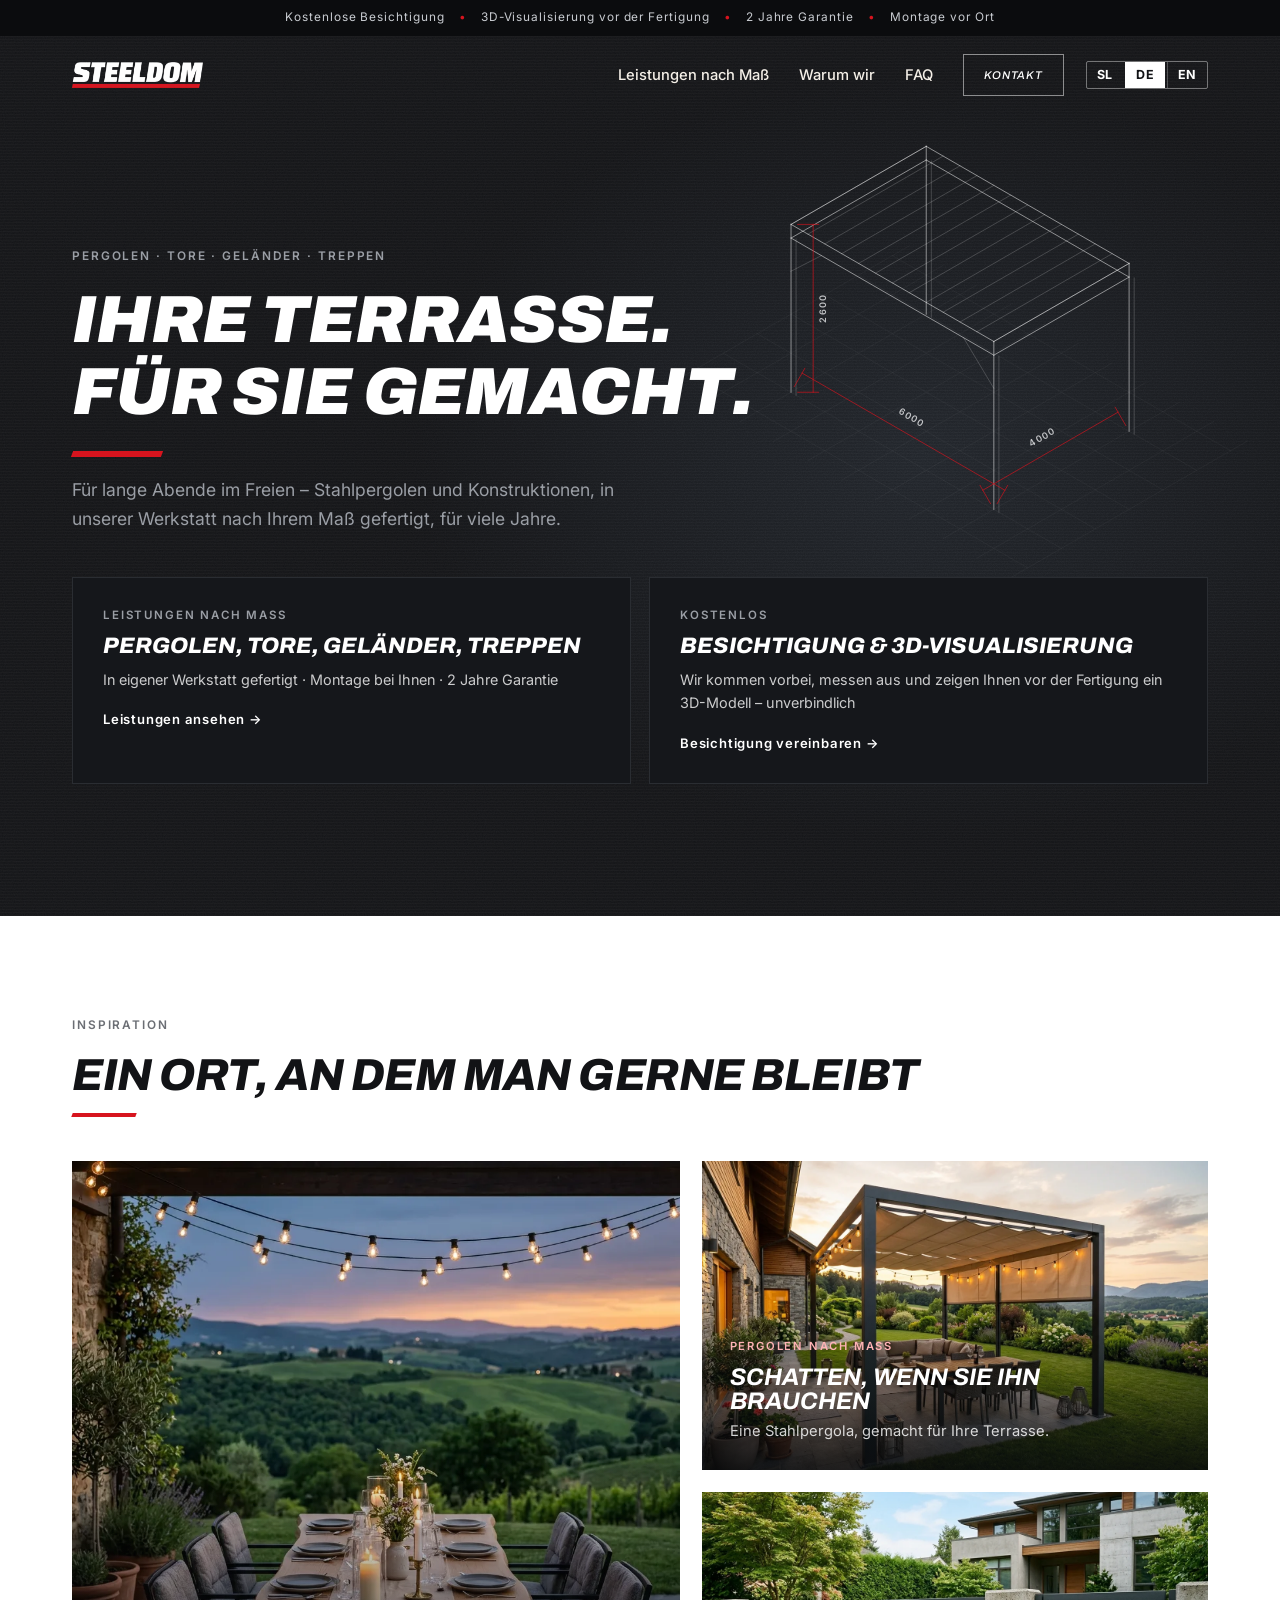
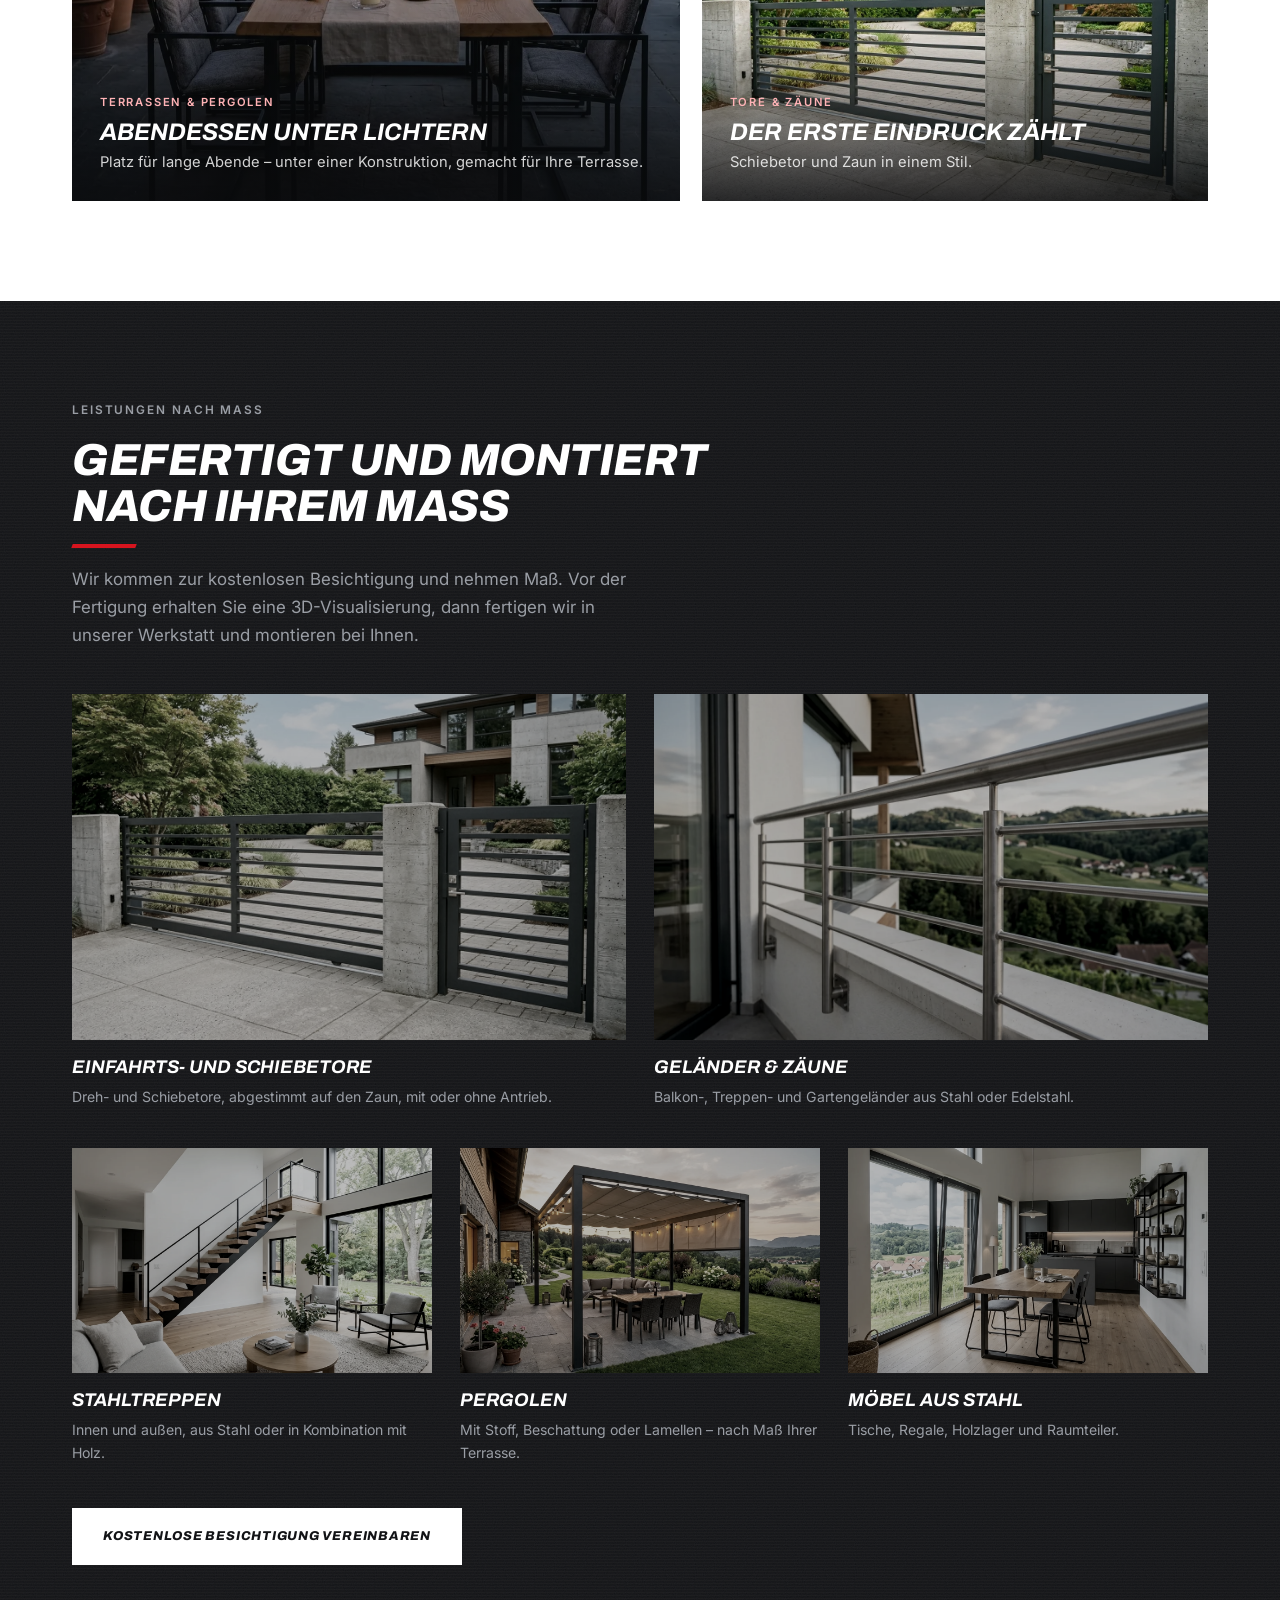
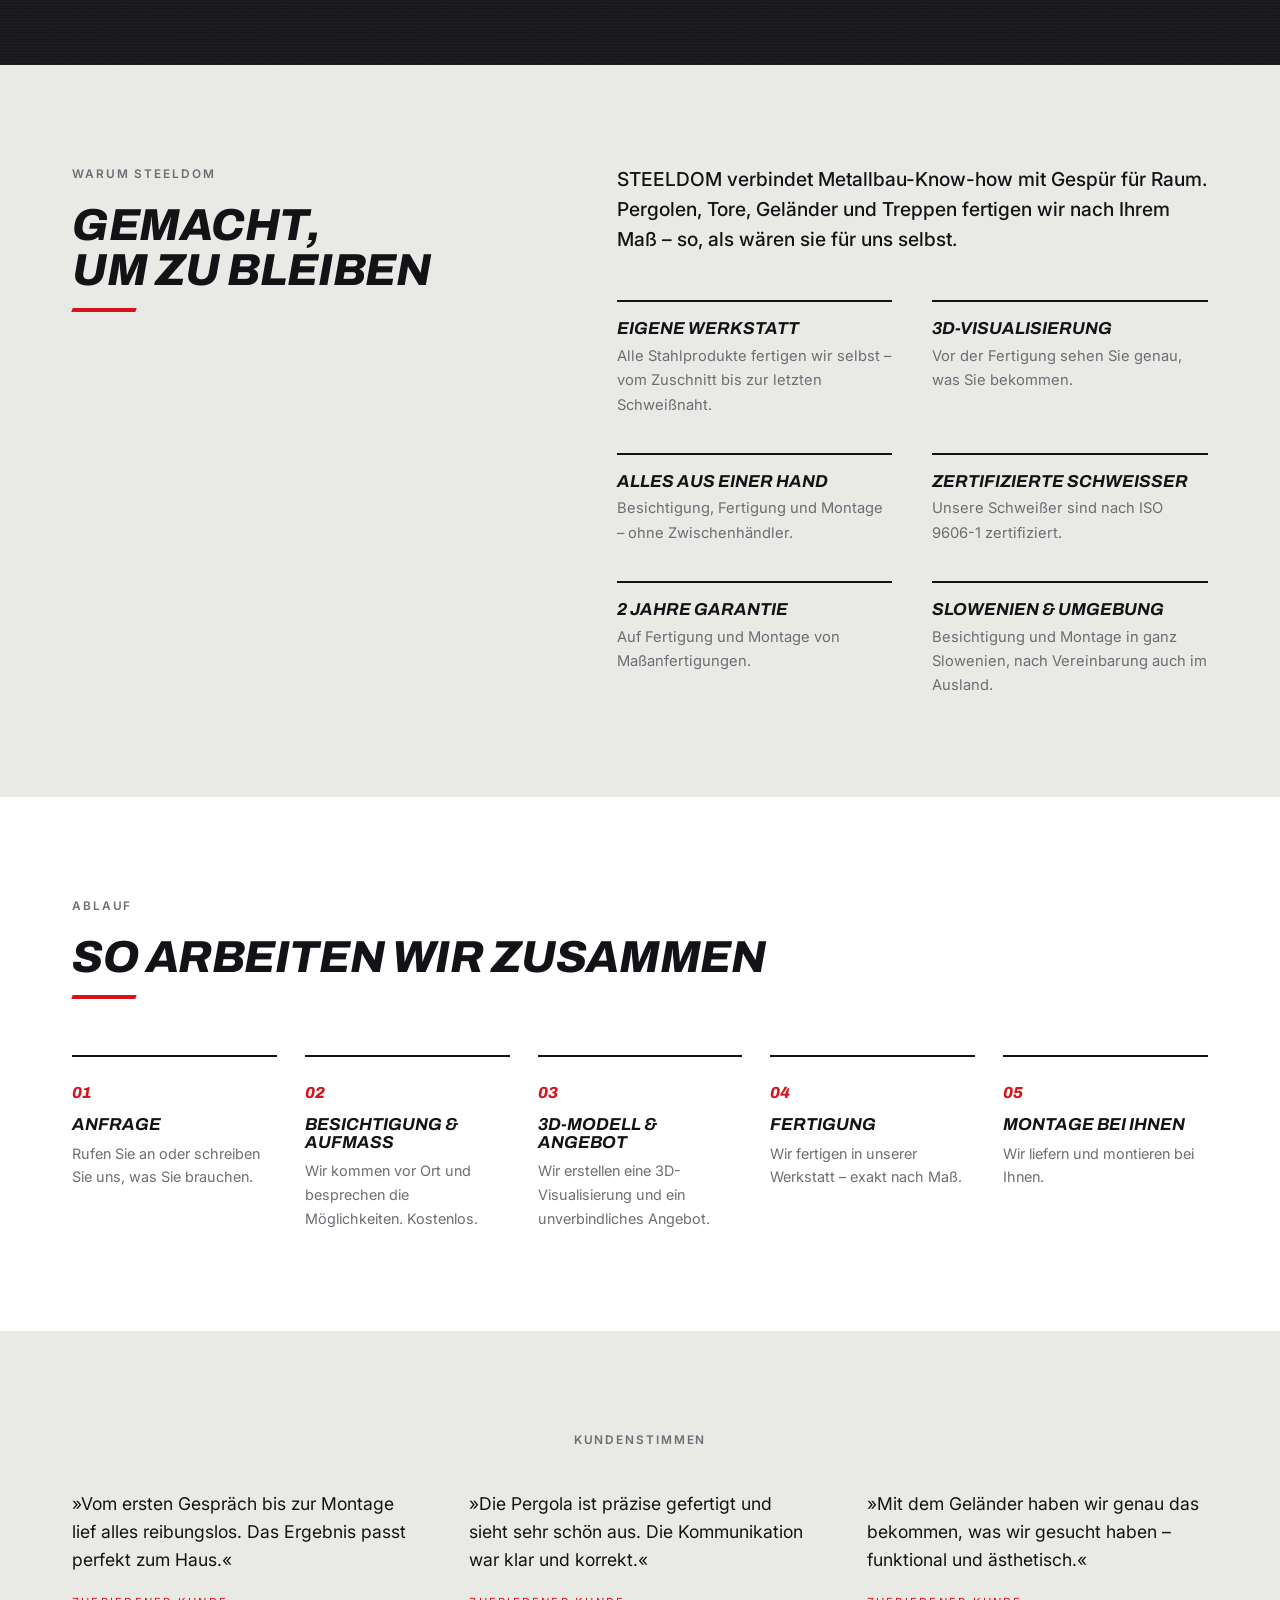
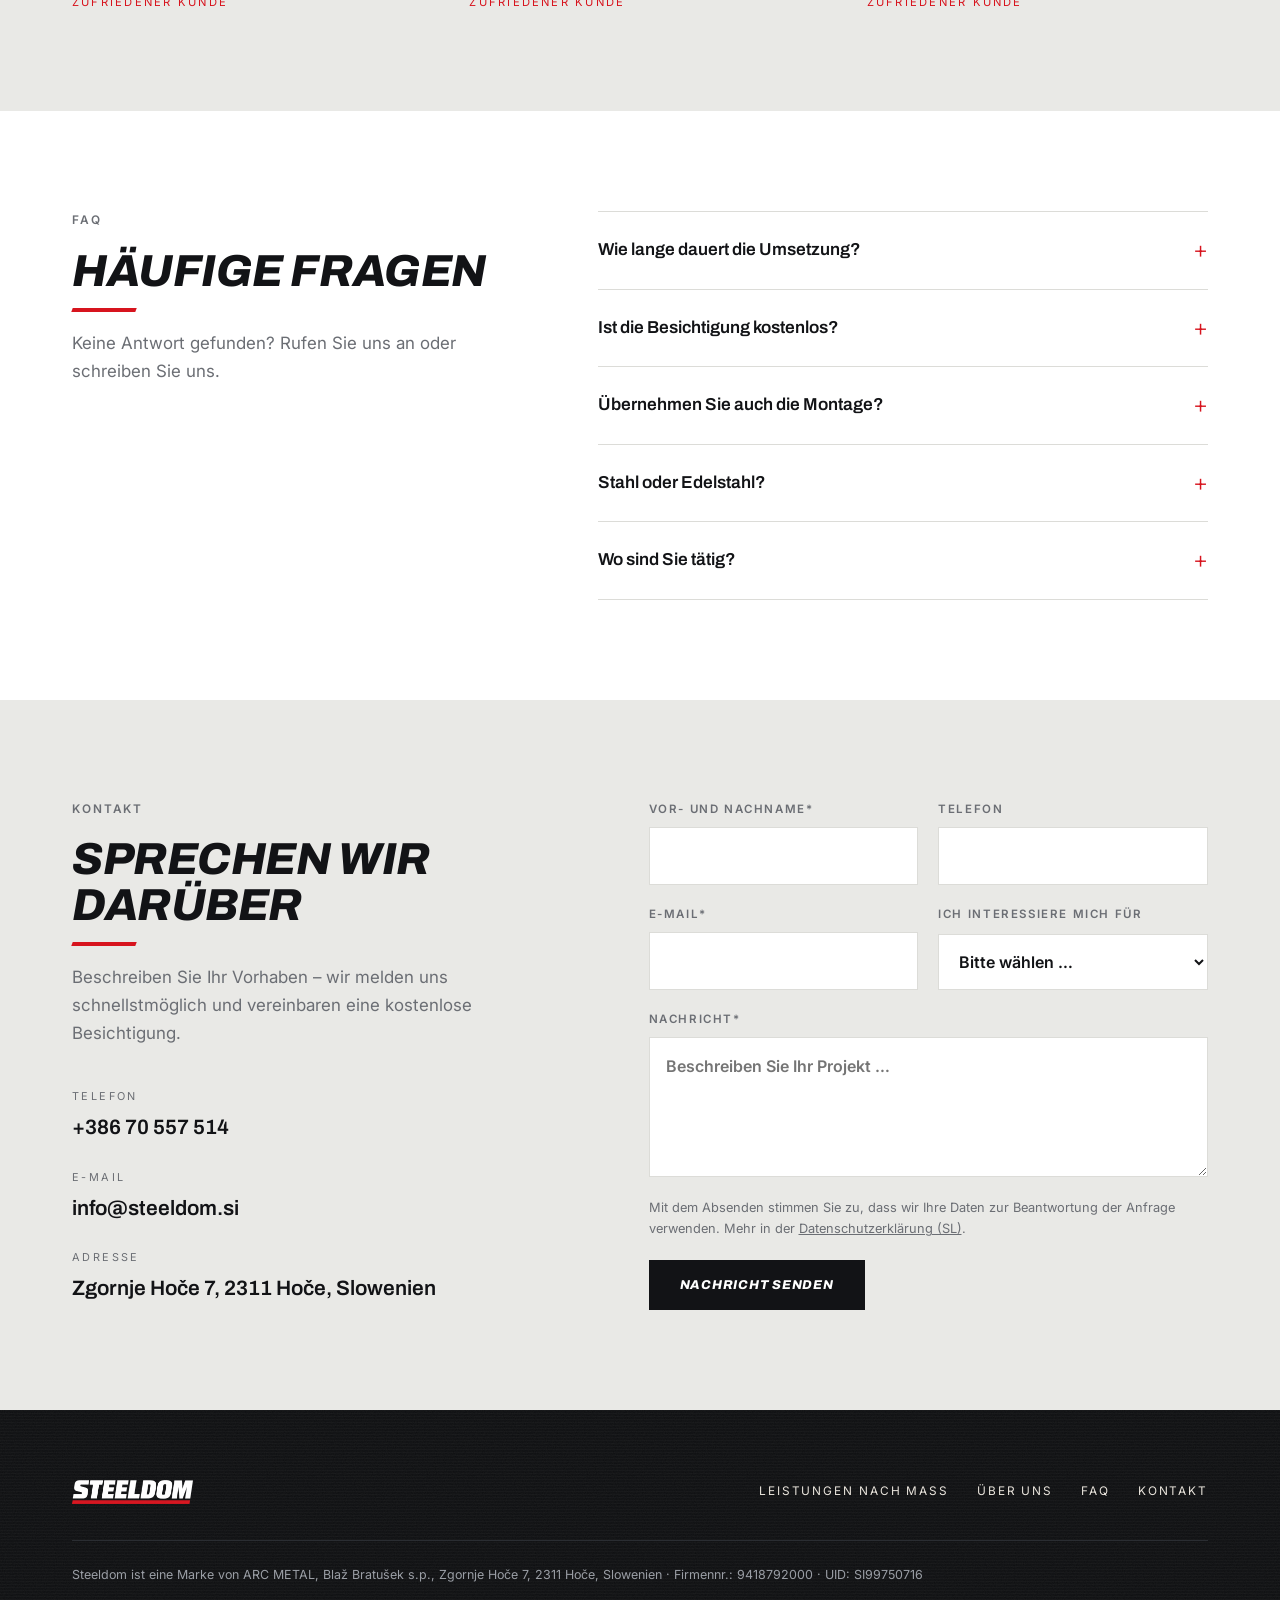
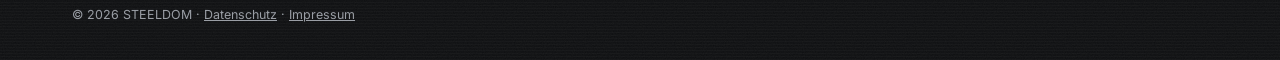
==== commit 2ef89992: "Naslovni del: tehnična risba pergole namesto fotografije; vidnejši izbor jezika Co-Authored-By: Clau" ====
--- a/de/index.html
+++ b/de/index.html
@@ -44,6 +44,8 @@
     </nav>
     
     
+    
+    
     <div class="lang-sw"><a href="/" hreflang="sl">SL</a><a href="/de/" hreflang="de" class="on">DE</a><a href="/en/" hreflang="en">EN</a></div>
     <button class="burger" aria-label="Menü" aria-expanded="false"><span></span><span></span><span></span></button>
   </div>
@@ -51,7 +53,70 @@
 
 <!-- HERO -->
 <section class="hero">
-  <div class="hero-photo" aria-hidden="true"><img src="/img/hero-vecer.webp" alt="" width="1376" height="768"></div>
+  <svg class="hero-draw" viewBox="120 150 905 700" aria-hidden="true" preserveAspectRatio="xMidYMid meet">
+<style>.hero-draw line{stroke-linecap:square}.hero-draw .s{stroke:rgba(255,255,255,.55);stroke-width:1.4}.hero-draw .t{stroke:rgba(255,255,255,.28);stroke-width:1}.hero-draw .g{stroke:rgba(255,255,255,.06);stroke-width:1}.hero-draw .d{stroke:#d7141e;stroke-width:1.2;opacity:.85}.hero-draw text{fill:#e9eaec;font:600 14px Inter,Arial,sans-serif;letter-spacing:.12em;text-anchor:middle;opacity:.8}</style>
+<line class="s" x1="520.0" y1="430.0" x2="520.0" y2="172.0"/>
+<line class="t" x1="527.8" y1="434.5" x2="527.8" y2="194.5"/>
+<line class="s" x1="831.8" y1="610.0" x2="831.8" y2="352.0"/>
+<line class="t" x1="839.6" y1="614.5" x2="839.6" y2="374.5"/>
+<line class="s" x1="623.9" y1="730.0" x2="623.9" y2="472.0"/>
+<line class="t" x1="631.7" y1="734.5" x2="631.7" y2="494.5"/>
+<line class="s" x1="312.2" y1="550.0" x2="312.2" y2="292.0"/>
+<line class="t" x1="319.9" y1="554.5" x2="319.9" y2="314.5"/>
+<line class="s" x1="520.0" y1="172.0" x2="831.8" y2="352.0"/>
+<line class="s" x1="520.0" y1="193.0" x2="831.8" y2="373.0"/>
+<line class="s" x1="831.8" y1="352.0" x2="623.9" y2="472.0"/>
+<line class="s" x1="831.8" y1="373.0" x2="623.9" y2="493.0"/>
+<line class="s" x1="623.9" y1="472.0" x2="312.2" y2="292.0"/>
+<line class="s" x1="623.9" y1="493.0" x2="312.2" y2="313.0"/>
+<line class="s" x1="312.2" y1="292.0" x2="520.0" y2="172.0"/>
+<line class="s" x1="312.2" y1="313.0" x2="520.0" y2="193.0"/>
+<line class="t" x1="520.0" y1="172.0" x2="312.2" y2="292.0"/>
+<line class="t" x1="546.0" y1="187.0" x2="338.1" y2="307.0"/>
+<line class="t" x1="572.0" y1="202.0" x2="364.1" y2="322.0"/>
+<line class="t" x1="597.9" y1="217.0" x2="390.1" y2="337.0"/>
+<line class="t" x1="623.9" y1="232.0" x2="416.1" y2="352.0"/>
+<line class="t" x1="649.9" y1="247.0" x2="442.1" y2="367.0"/>
+<line class="t" x1="675.9" y1="262.0" x2="468.0" y2="382.0"/>
+<line class="t" x1="701.9" y1="277.0" x2="494.0" y2="397.0"/>
+<line class="t" x1="727.8" y1="292.0" x2="520.0" y2="412.0"/>
+<line class="t" x1="753.8" y1="307.0" x2="546.0" y2="427.0"/>
+<line class="t" x1="779.8" y1="322.0" x2="572.0" y2="442.0"/>
+<line class="t" x1="805.8" y1="337.0" x2="597.9" y2="457.0"/>
+<line class="t" x1="831.8" y1="352.0" x2="623.9" y2="472.0"/>
+<line class="t" x1="312.2" y1="364.0" x2="358.9" y2="340.0"/>
+<line class="t" x1="623.9" y1="544.0" x2="577.2" y2="466.0"/>
+<line class="g" x1="494.0" y1="325.0" x2="130.3" y2="535.0"/>
+<line class="g" x1="546.0" y1="355.0" x2="182.3" y2="565.0"/>
+<line class="g" x1="597.9" y1="385.0" x2="234.2" y2="595.0"/>
+<line class="g" x1="649.9" y1="415.0" x2="286.2" y2="625.0"/>
+<line class="g" x1="701.9" y1="445.0" x2="338.1" y2="655.0"/>
+<line class="g" x1="753.8" y1="475.0" x2="390.1" y2="685.0"/>
+<line class="g" x1="805.8" y1="505.0" x2="442.1" y2="715.0"/>
+<line class="g" x1="857.7" y1="535.0" x2="494.0" y2="745.0"/>
+<line class="g" x1="909.7" y1="565.0" x2="546.0" y2="775.0"/>
+<line class="g" x1="961.7" y1="595.0" x2="597.9" y2="805.0"/>
+<line class="g" x1="1013.6" y1="625.0" x2="649.9" y2="835.0"/>
+<line class="g" x1="468.0" y1="340.0" x2="987.7" y2="640.0"/>
+<line class="g" x1="416.1" y1="370.0" x2="935.7" y2="670.0"/>
+<line class="g" x1="364.1" y1="400.0" x2="883.7" y2="700.0"/>
+<line class="g" x1="312.2" y1="430.0" x2="831.8" y2="730.0"/>
+<line class="g" x1="260.2" y1="460.0" x2="779.8" y2="760.0"/>
+<line class="g" x1="208.2" y1="490.0" x2="727.8" y2="790.0"/>
+<line class="g" x1="156.3" y1="520.0" x2="675.9" y2="820.0"/>
+<line class="d" x1="329.2" y1="520.6" x2="640.9" y2="700.6"/>
+<line class="d" x1="317.3" y1="541.2" x2="333.4" y2="513.2"/>
+<line class="d" x1="629.0" y1="721.2" x2="645.2" y2="693.2"/>
+<text x="495.2" y="592.9" transform="rotate(30.0 495.2 592.9)">6000</text>
+<line class="d" x1="606.9" y1="700.6" x2="814.8" y2="580.6"/>
+<line class="d" x1="618.8" y1="721.2" x2="602.7" y2="693.2"/>
+<line class="d" x1="826.7" y1="601.2" x2="810.5" y2="573.2"/>
+<text x="700.6" y="622.9" transform="rotate(-30.0 700.6 622.9)">4000</text>
+<line class="d" x1="346.2" y1="550.0" x2="346.2" y2="292.0"/>
+<line class="d" x1="322.4" y1="550.0" x2="354.7" y2="550.0"/>
+<line class="d" x1="322.4" y1="292.0" x2="354.7" y2="292.0"/>
+<text x="366.6" y="421.0" transform="rotate(-90.0 366.6 421.0)">2600</text>
+</svg>
   <div class="wrap hero-inner">
     <div class="hero-text">
       <div class="eyebrow light">Pergolen · Tore · Geländer · Treppen</div>
--- a/style.css
+++ b/style.css
@@ -280,6 +280,8 @@
   radial-gradient(ellipse 50% 40% at 70% 10%,rgba(255,190,120,.07) 0%,transparent 70%)}
 #hero-glow{position:absolute;inset:0;width:100%;height:100%;pointer-events:none}
 .hero-photo{position:absolute;inset:0;overflow:hidden}
+.hero-draw{position:absolute;right:max(2%,calc((100vw - 1200px)/2 - 40px));top:96px;width:min(46vw,640px);height:auto;pointer-events:none}
+.hero{background:radial-gradient(ellipse 55% 60% at 72% 48%,#20242a 0%,#121316 72%)}
 .hero-photo img{width:100%;height:100%;object-fit:cover;object-position:70% 50%;filter:brightness(.9);transform:scale(1.04);animation:heroZoom 16s ease-out forwards}
 .hero-photo::after{content:"";position:absolute;inset:0;background:linear-gradient(90deg,rgba(12,14,20,.78) 0%,rgba(12,14,20,.45) 40%,rgba(12,14,20,0) 70%),linear-gradient(180deg,rgba(18,19,22,.35) 0%,transparent 30%,rgba(18,19,22,.85) 100%)}
 .trustbar{position:relative;z-index:60;background:#0b0c0e;color:#c9ccd1;font-size:.74rem;letter-spacing:.08em;text-align:center;padding:8px 0}
@@ -458,12 +460,16 @@
 }
 /* Language switcher */
 .lang-sw{display:flex;gap:2px;margin-left:22px}
-.lang-sw a{font-size:.72rem;font-weight:600;letter-spacing:.08em;color:var(--dark-muted);text-decoration:none;padding:6px 7px}
-.lang-sw a:hover{color:#fff}
-.lang-sw a.on{color:#fff;box-shadow:inset 0 -2px 0 var(--bronze)}
+.lang-sw{border:1px solid rgba(255,255,255,.4);border-radius:2px;overflow:hidden}
+.lang-sw a{font-size:.78rem;font-weight:700;letter-spacing:.06em;color:#fff;text-decoration:none;padding:7px 10px;line-height:1}
+.lang-sw a+a{border-left:1px solid rgba(255,255,255,.25)}
+.lang-sw a:hover{background:rgba(255,255,255,.12)}
+.lang-sw a.on{background:#fff;color:var(--ink)}
 @media (max-width:980px){.lang-sw{margin-left:auto;margin-right:6px}}
 .top .wrap > .nav{margin-left:auto}
 @media (max-width:640px){.trustbar .tb-m{display:none}}
+@media (max-width:1180px){.hero-draw{opacity:.45}}
+@media (max-width:980px){.hero-draw{display:none}}
 @media (prefers-reduced-motion:reduce){h2::after{transform:skewX(-20deg);transition:none}.hero h1::after{animation:none;transform:skewX(-20deg)}}
 
 @media (max-width:980px){
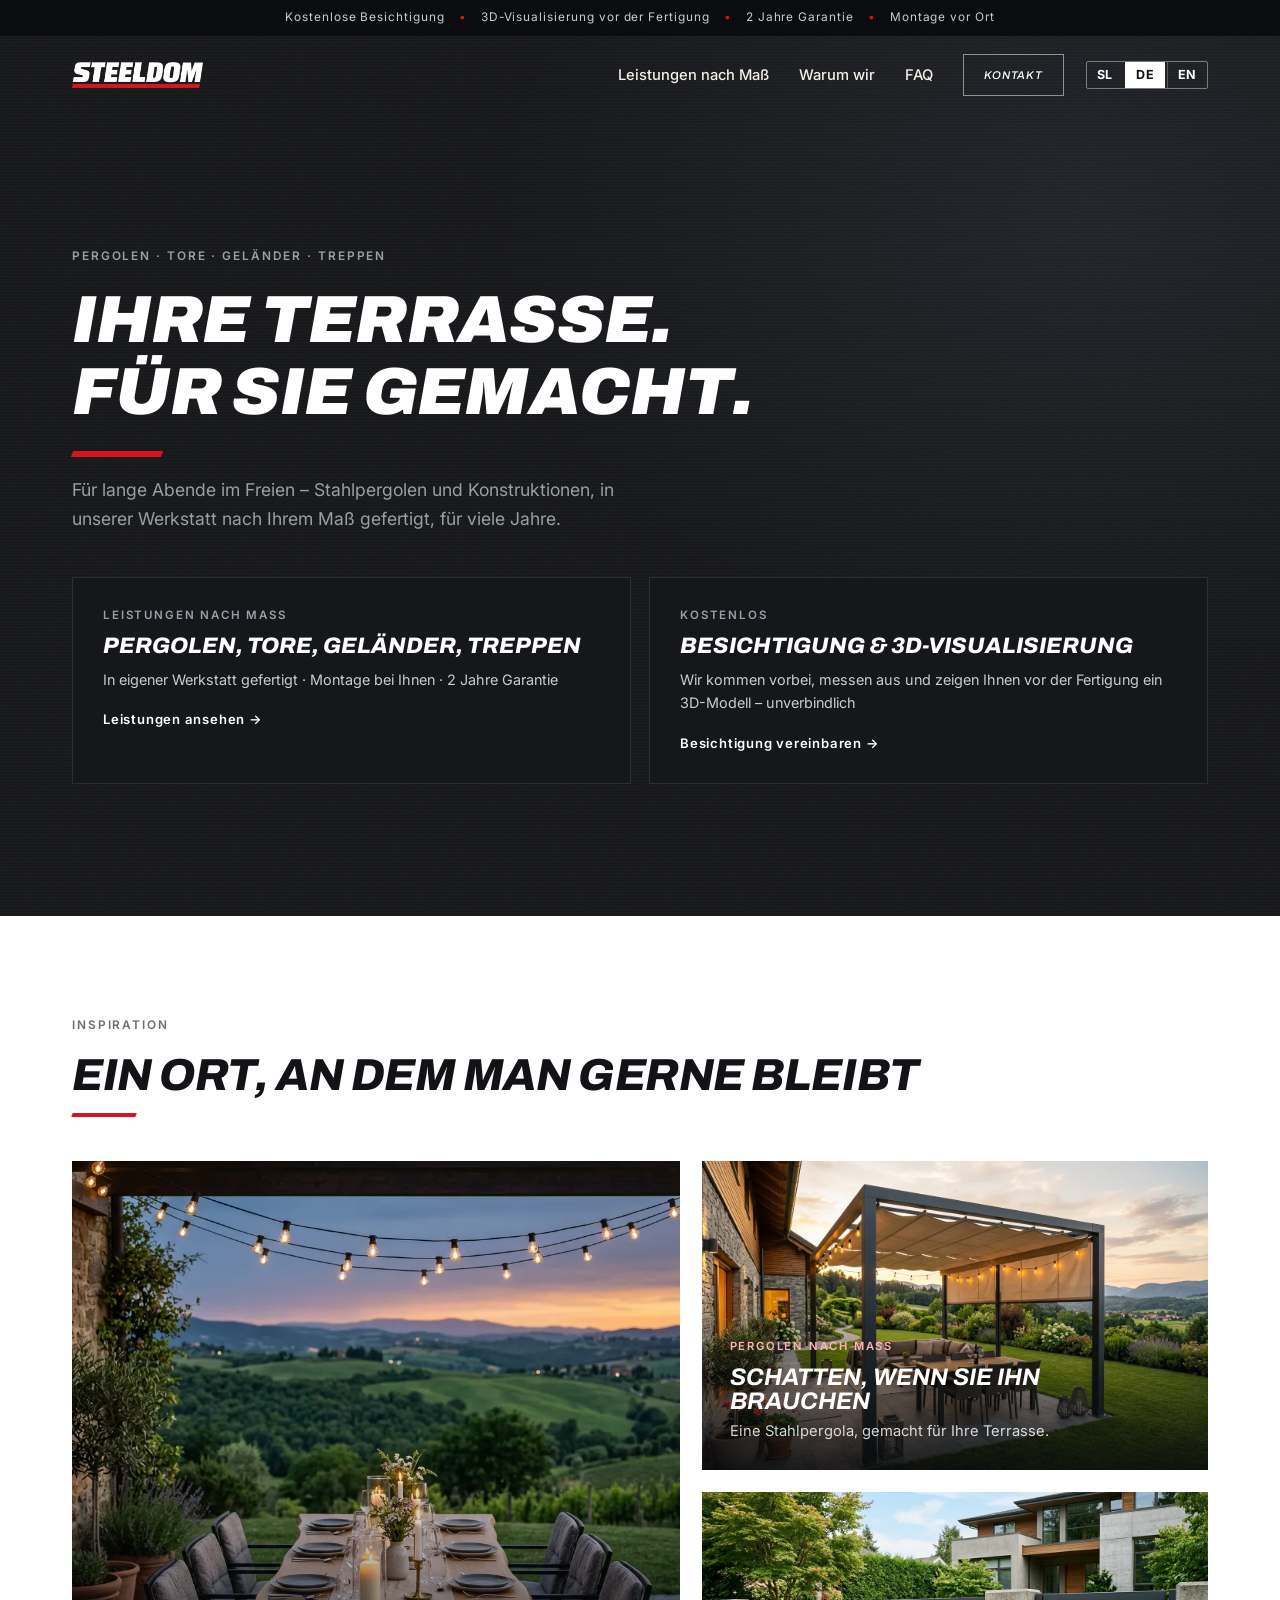
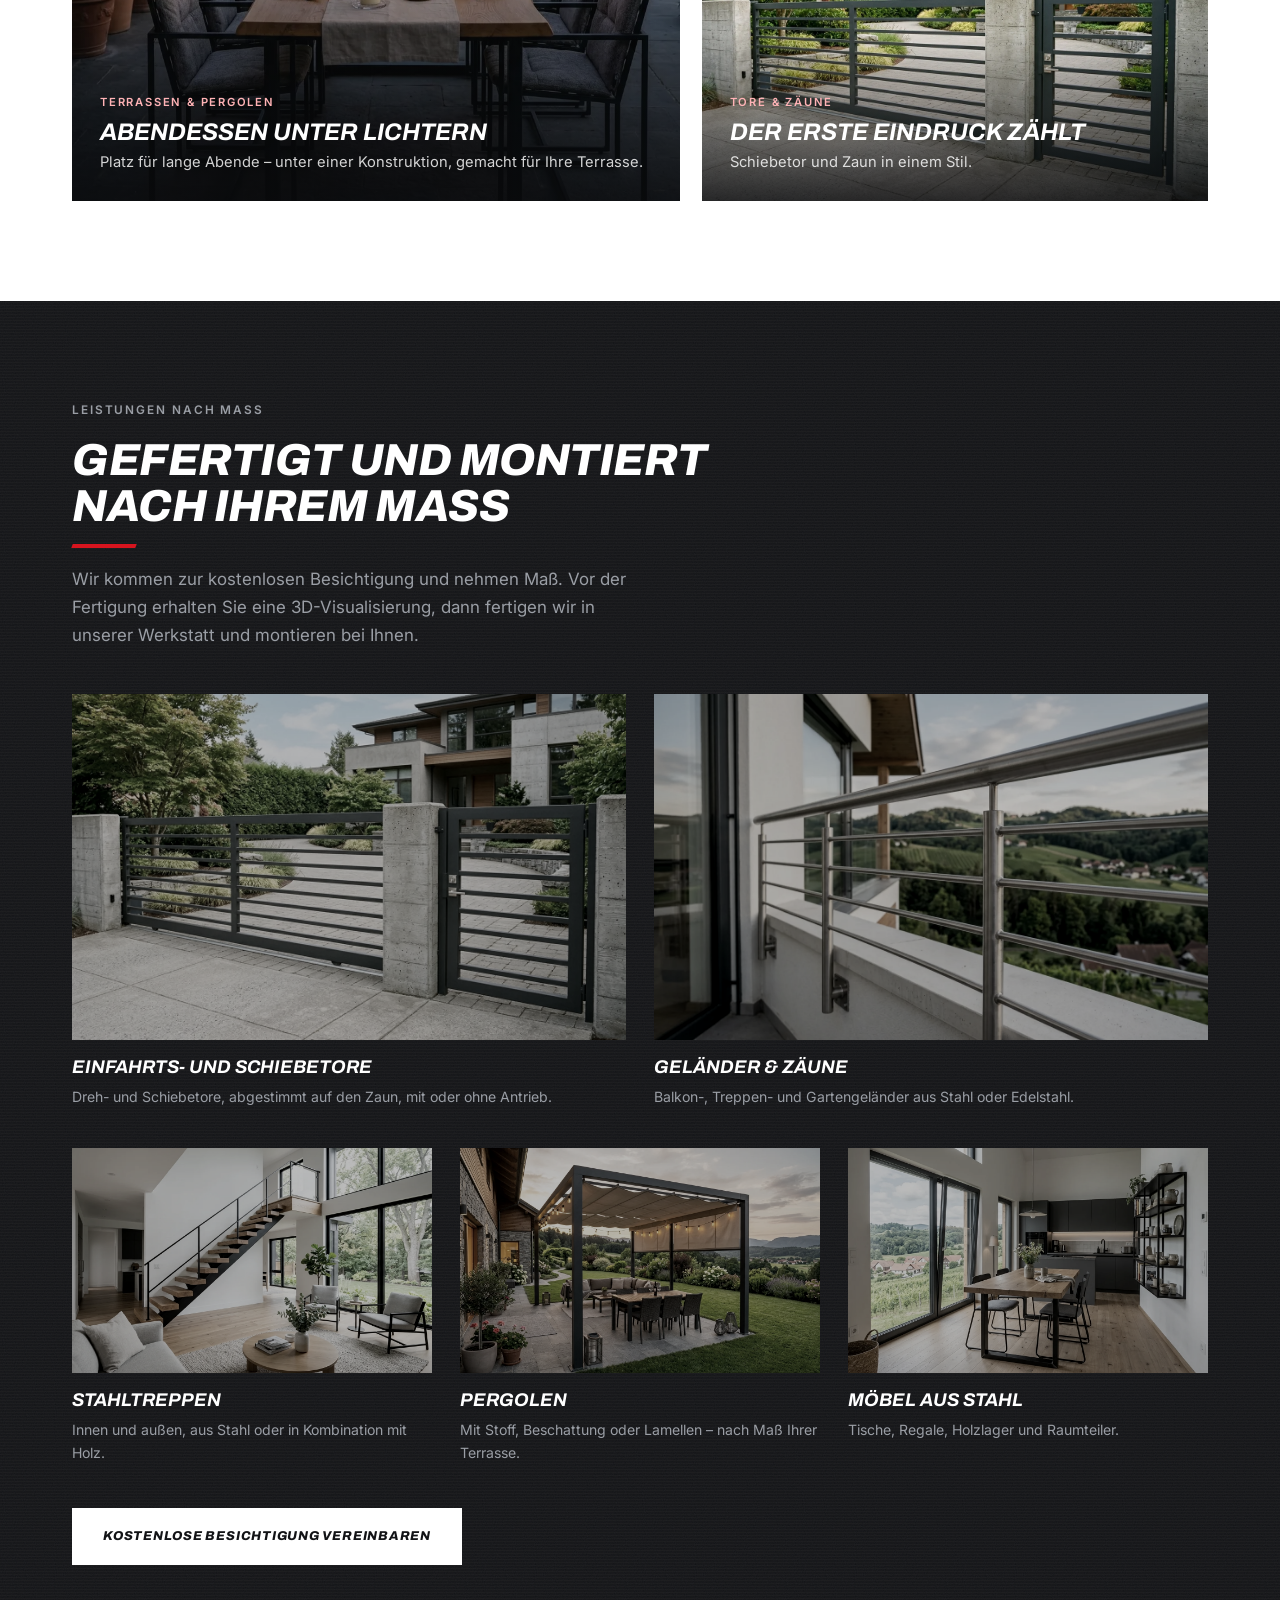
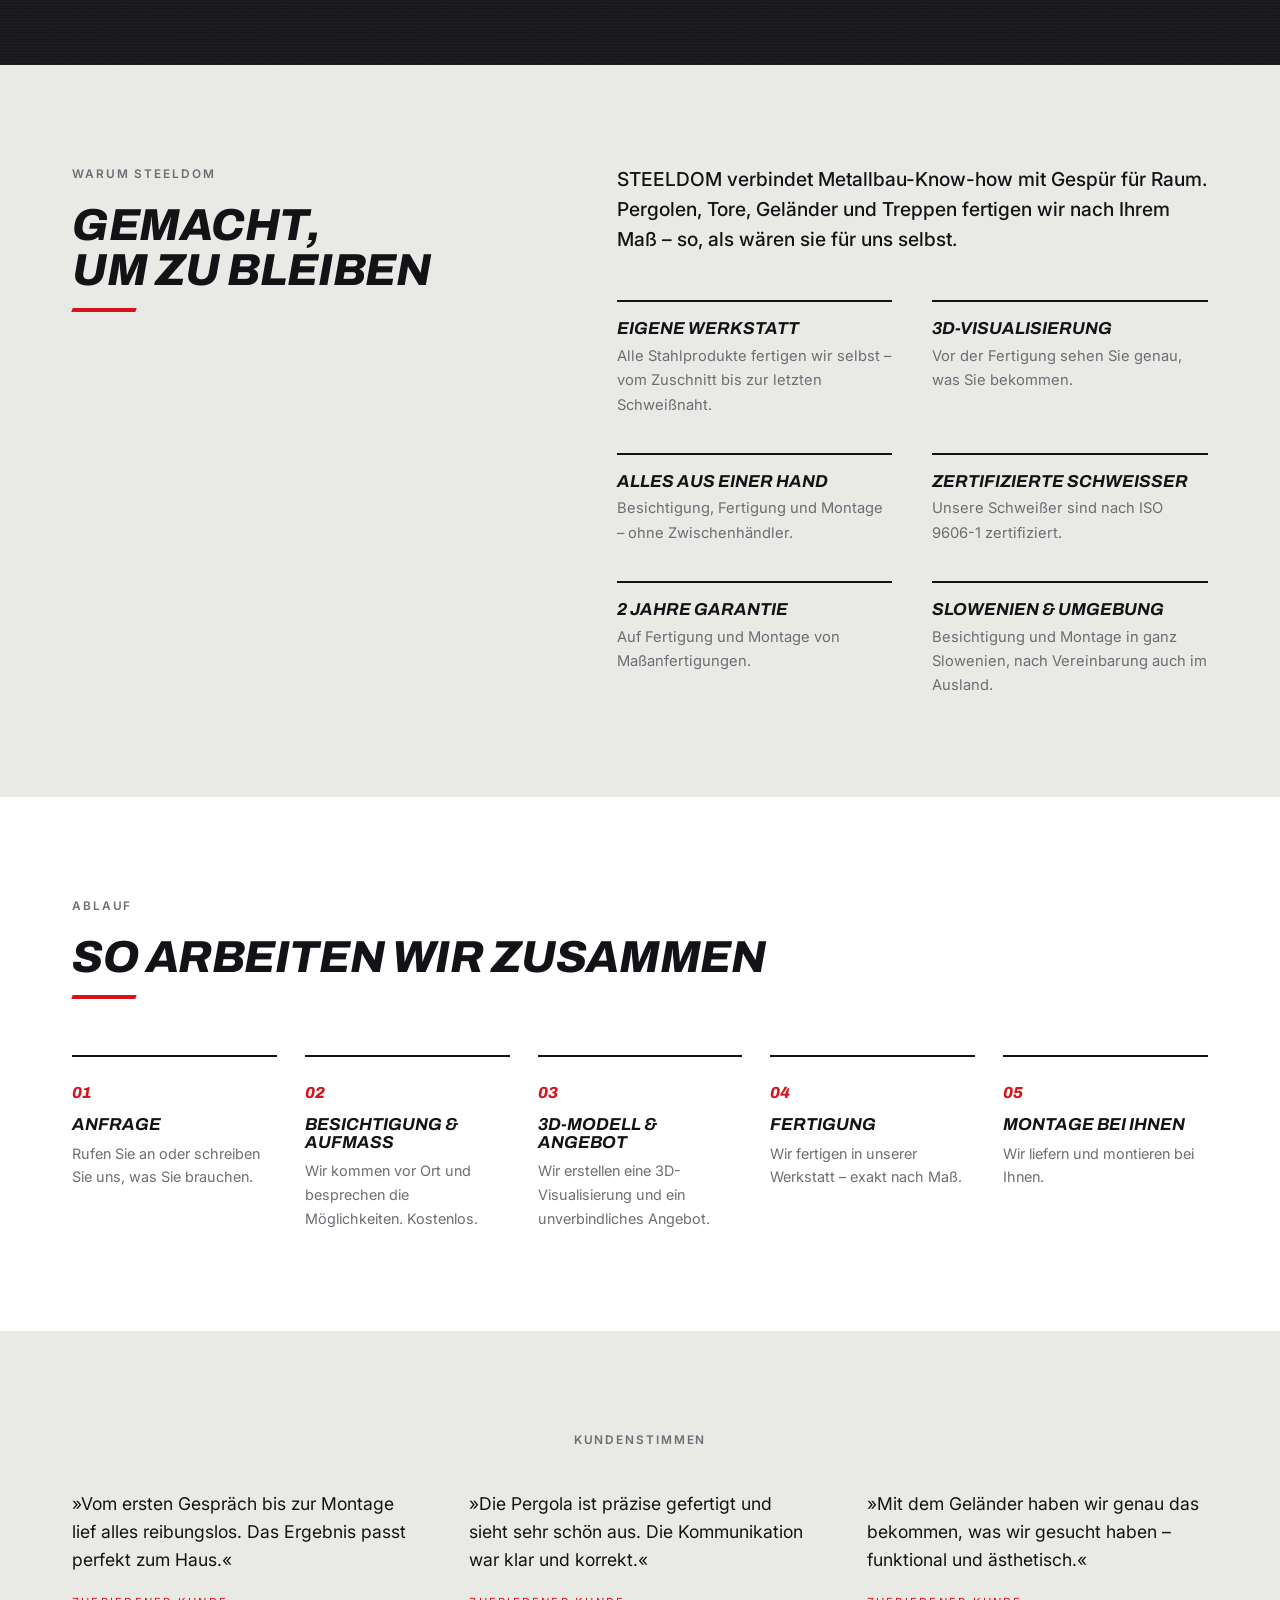
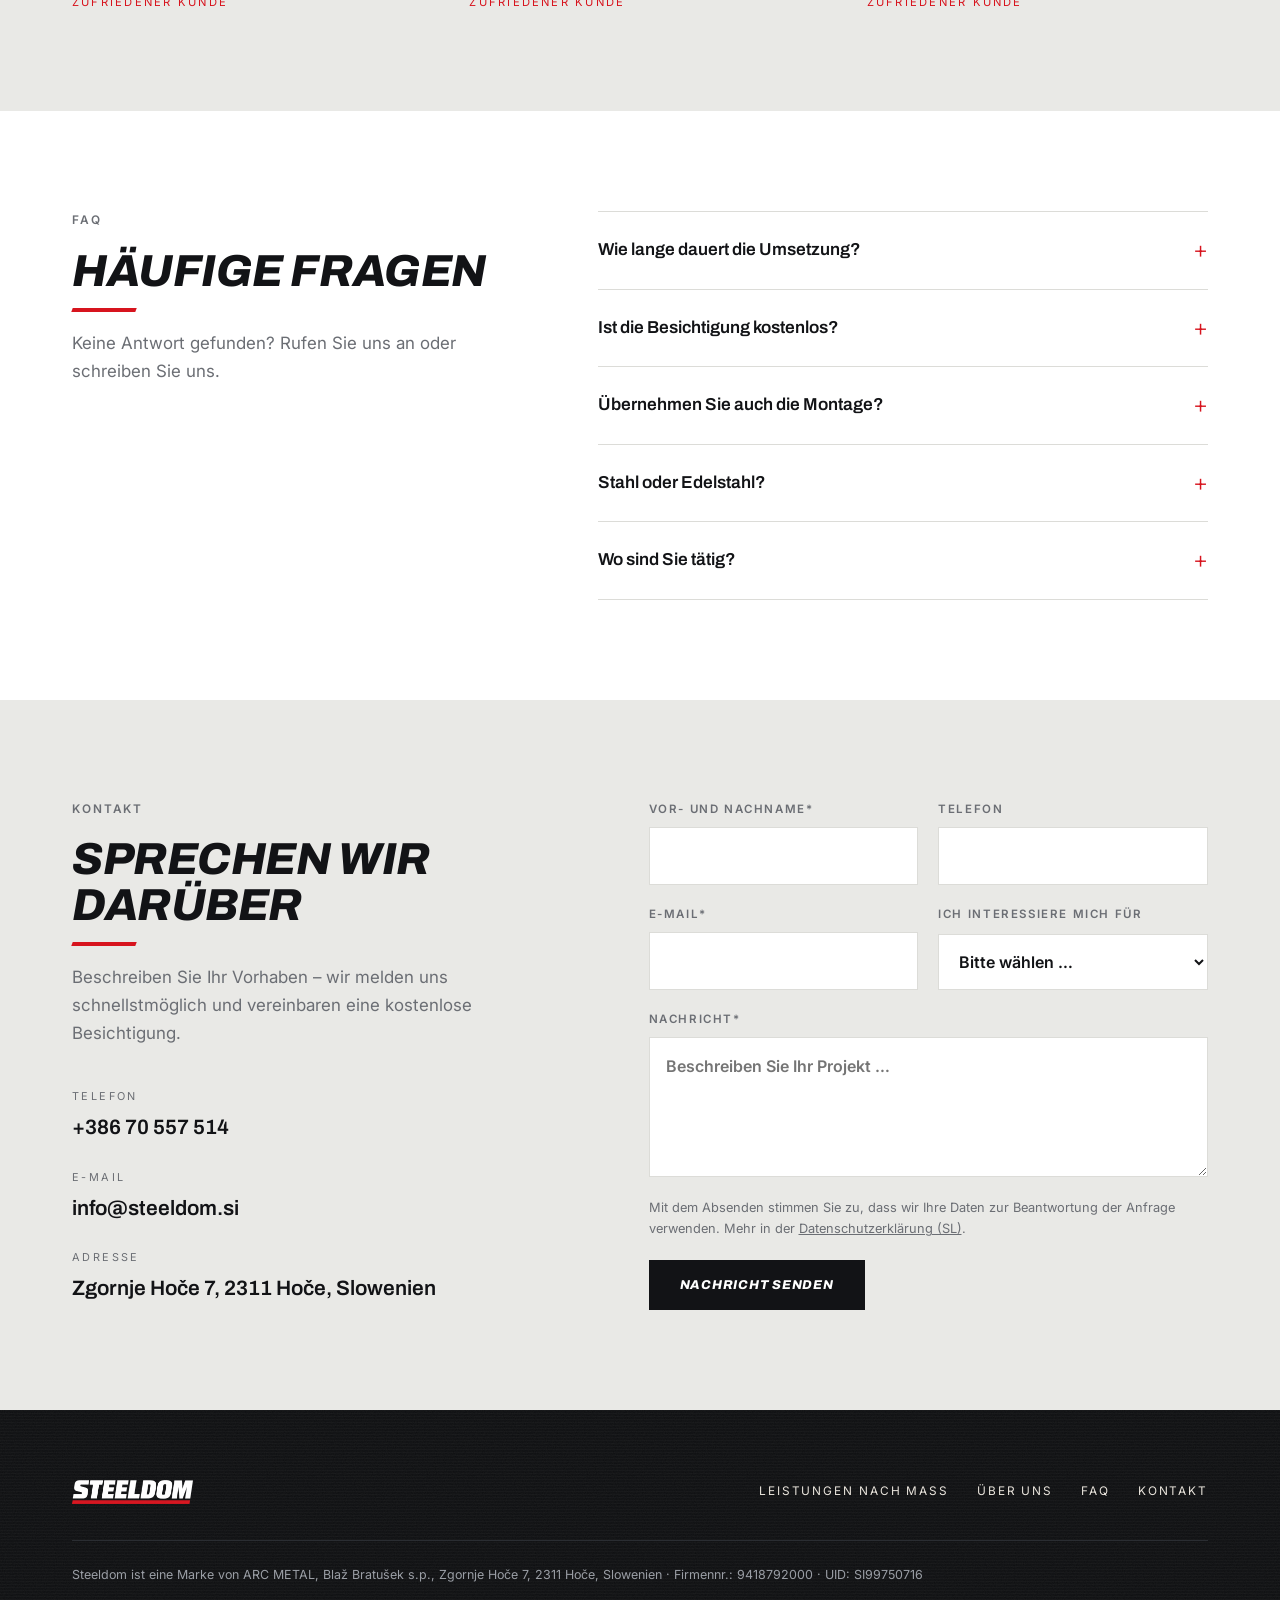
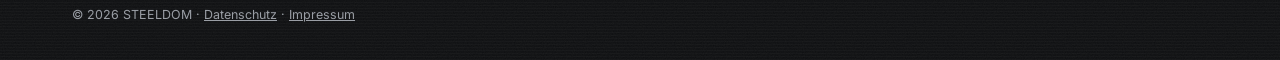
==== commit 93b79ef3: "Naslovni del brez risbe – čisto temno ozadje Co-Authored-By: Claude Opus 5.5 <noreply@anthropic.com>" ====
--- a/de/index.html
+++ b/de/index.html
@@ -46,6 +46,7 @@
     
     
     
+    
     <div class="lang-sw"><a href="/" hreflang="sl">SL</a><a href="/de/" hreflang="de" class="on">DE</a><a href="/en/" hreflang="en">EN</a></div>
     <button class="burger" aria-label="Menü" aria-expanded="false"><span></span><span></span><span></span></button>
   </div>
@@ -53,71 +54,7 @@
 
 <!-- HERO -->
 <section class="hero">
-  <svg class="hero-draw" viewBox="120 150 905 700" aria-hidden="true" preserveAspectRatio="xMidYMid meet">
-<style>.hero-draw line{stroke-linecap:square}.hero-draw .s{stroke:rgba(255,255,255,.55);stroke-width:1.4}.hero-draw .t{stroke:rgba(255,255,255,.28);stroke-width:1}.hero-draw .g{stroke:rgba(255,255,255,.06);stroke-width:1}.hero-draw .d{stroke:#d7141e;stroke-width:1.2;opacity:.85}.hero-draw text{fill:#e9eaec;font:600 14px Inter,Arial,sans-serif;letter-spacing:.12em;text-anchor:middle;opacity:.8}</style>
-<line class="s" x1="520.0" y1="430.0" x2="520.0" y2="172.0"/>
-<line class="t" x1="527.8" y1="434.5" x2="527.8" y2="194.5"/>
-<line class="s" x1="831.8" y1="610.0" x2="831.8" y2="352.0"/>
-<line class="t" x1="839.6" y1="614.5" x2="839.6" y2="374.5"/>
-<line class="s" x1="623.9" y1="730.0" x2="623.9" y2="472.0"/>
-<line class="t" x1="631.7" y1="734.5" x2="631.7" y2="494.5"/>
-<line class="s" x1="312.2" y1="550.0" x2="312.2" y2="292.0"/>
-<line class="t" x1="319.9" y1="554.5" x2="319.9" y2="314.5"/>
-<line class="s" x1="520.0" y1="172.0" x2="831.8" y2="352.0"/>
-<line class="s" x1="520.0" y1="193.0" x2="831.8" y2="373.0"/>
-<line class="s" x1="831.8" y1="352.0" x2="623.9" y2="472.0"/>
-<line class="s" x1="831.8" y1="373.0" x2="623.9" y2="493.0"/>
-<line class="s" x1="623.9" y1="472.0" x2="312.2" y2="292.0"/>
-<line class="s" x1="623.9" y1="493.0" x2="312.2" y2="313.0"/>
-<line class="s" x1="312.2" y1="292.0" x2="520.0" y2="172.0"/>
-<line class="s" x1="312.2" y1="313.0" x2="520.0" y2="193.0"/>
-<line class="t" x1="520.0" y1="172.0" x2="312.2" y2="292.0"/>
-<line class="t" x1="546.0" y1="187.0" x2="338.1" y2="307.0"/>
-<line class="t" x1="572.0" y1="202.0" x2="364.1" y2="322.0"/>
-<line class="t" x1="597.9" y1="217.0" x2="390.1" y2="337.0"/>
-<line class="t" x1="623.9" y1="232.0" x2="416.1" y2="352.0"/>
-<line class="t" x1="649.9" y1="247.0" x2="442.1" y2="367.0"/>
-<line class="t" x1="675.9" y1="262.0" x2="468.0" y2="382.0"/>
-<line class="t" x1="701.9" y1="277.0" x2="494.0" y2="397.0"/>
-<line class="t" x1="727.8" y1="292.0" x2="520.0" y2="412.0"/>
-<line class="t" x1="753.8" y1="307.0" x2="546.0" y2="427.0"/>
-<line class="t" x1="779.8" y1="322.0" x2="572.0" y2="442.0"/>
-<line class="t" x1="805.8" y1="337.0" x2="597.9" y2="457.0"/>
-<line class="t" x1="831.8" y1="352.0" x2="623.9" y2="472.0"/>
-<line class="t" x1="312.2" y1="364.0" x2="358.9" y2="340.0"/>
-<line class="t" x1="623.9" y1="544.0" x2="577.2" y2="466.0"/>
-<line class="g" x1="494.0" y1="325.0" x2="130.3" y2="535.0"/>
-<line class="g" x1="546.0" y1="355.0" x2="182.3" y2="565.0"/>
-<line class="g" x1="597.9" y1="385.0" x2="234.2" y2="595.0"/>
-<line class="g" x1="649.9" y1="415.0" x2="286.2" y2="625.0"/>
-<line class="g" x1="701.9" y1="445.0" x2="338.1" y2="655.0"/>
-<line class="g" x1="753.8" y1="475.0" x2="390.1" y2="685.0"/>
-<line class="g" x1="805.8" y1="505.0" x2="442.1" y2="715.0"/>
-<line class="g" x1="857.7" y1="535.0" x2="494.0" y2="745.0"/>
-<line class="g" x1="909.7" y1="565.0" x2="546.0" y2="775.0"/>
-<line class="g" x1="961.7" y1="595.0" x2="597.9" y2="805.0"/>
-<line class="g" x1="1013.6" y1="625.0" x2="649.9" y2="835.0"/>
-<line class="g" x1="468.0" y1="340.0" x2="987.7" y2="640.0"/>
-<line class="g" x1="416.1" y1="370.0" x2="935.7" y2="670.0"/>
-<line class="g" x1="364.1" y1="400.0" x2="883.7" y2="700.0"/>
-<line class="g" x1="312.2" y1="430.0" x2="831.8" y2="730.0"/>
-<line class="g" x1="260.2" y1="460.0" x2="779.8" y2="760.0"/>
-<line class="g" x1="208.2" y1="490.0" x2="727.8" y2="790.0"/>
-<line class="g" x1="156.3" y1="520.0" x2="675.9" y2="820.0"/>
-<line class="d" x1="329.2" y1="520.6" x2="640.9" y2="700.6"/>
-<line class="d" x1="317.3" y1="541.2" x2="333.4" y2="513.2"/>
-<line class="d" x1="629.0" y1="721.2" x2="645.2" y2="693.2"/>
-<text x="495.2" y="592.9" transform="rotate(30.0 495.2 592.9)">6000</text>
-<line class="d" x1="606.9" y1="700.6" x2="814.8" y2="580.6"/>
-<line class="d" x1="618.8" y1="721.2" x2="602.7" y2="693.2"/>
-<line class="d" x1="826.7" y1="601.2" x2="810.5" y2="573.2"/>
-<text x="700.6" y="622.9" transform="rotate(-30.0 700.6 622.9)">4000</text>
-<line class="d" x1="346.2" y1="550.0" x2="346.2" y2="292.0"/>
-<line class="d" x1="322.4" y1="550.0" x2="354.7" y2="550.0"/>
-<line class="d" x1="322.4" y1="292.0" x2="354.7" y2="292.0"/>
-<text x="366.6" y="421.0" transform="rotate(-90.0 366.6 421.0)">2600</text>
-</svg>
-  <div class="wrap hero-inner">
+    <div class="wrap hero-inner">
     <div class="hero-text">
       <div class="eyebrow light">Pergolen · Tore · Geländer · Treppen</div>
       <h1>Ihre Terrasse.<br>Für Sie gemacht.</h1>
--- a/style.css
+++ b/style.css
@@ -281,7 +281,7 @@
 #hero-glow{position:absolute;inset:0;width:100%;height:100%;pointer-events:none}
 .hero-photo{position:absolute;inset:0;overflow:hidden}
 .hero-draw{position:absolute;right:max(2%,calc((100vw - 1200px)/2 - 40px));top:96px;width:min(46vw,640px);height:auto;pointer-events:none}
-.hero{background:radial-gradient(ellipse 55% 60% at 72% 48%,#20242a 0%,#121316 72%)}
+.hero{background:radial-gradient(ellipse 70% 80% at 85% 20%,#1d2025 0%,#121316 65%)}
 .hero-photo img{width:100%;height:100%;object-fit:cover;object-position:70% 50%;filter:brightness(.9);transform:scale(1.04);animation:heroZoom 16s ease-out forwards}
 .hero-photo::after{content:"";position:absolute;inset:0;background:linear-gradient(90deg,rgba(12,14,20,.78) 0%,rgba(12,14,20,.45) 40%,rgba(12,14,20,0) 70%),linear-gradient(180deg,rgba(18,19,22,.35) 0%,transparent 30%,rgba(18,19,22,.85) 100%)}
 .trustbar{position:relative;z-index:60;background:#0b0c0e;color:#c9ccd1;font-size:.74rem;letter-spacing:.08em;text-align:center;padding:8px 0}
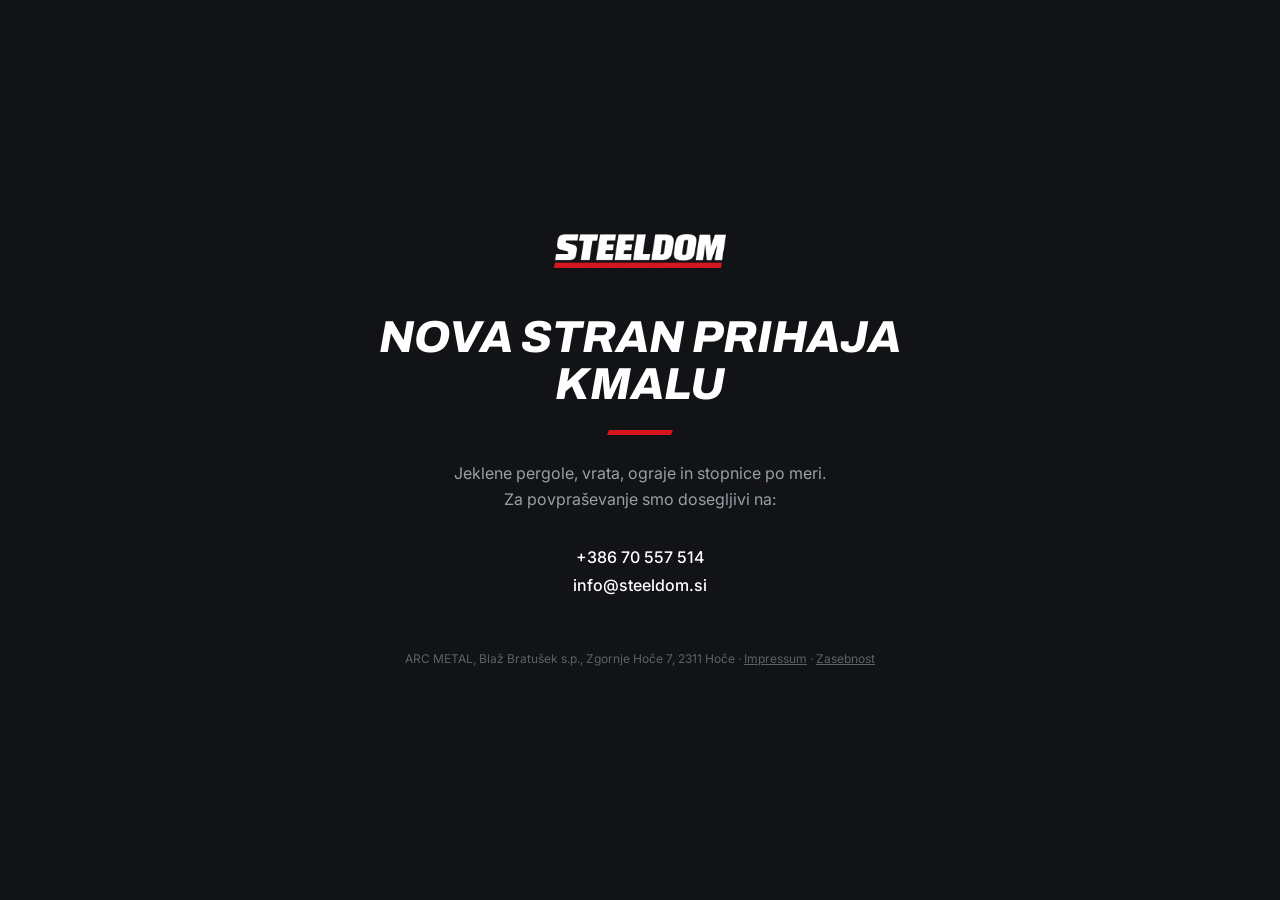
==== commit 6000382d: "Stran začasno skrita: stran 'Kmalu' (celotna stran shranjena v veji polna-stran) Co-Authored-By: Cla" ====
--- a/de/index.html
+++ b/de/index.html
@@ -3,241 +3,42 @@
 <head>
 <meta charset="utf-8">
 <meta name="viewport" content="width=device-width, initial-scale=1">
-<title>STEELDOM – Stahlpergolen, Tore, Geländer und Treppen nach Maß</title>
-<meta name="description" content="STEELDOM – Stahlpergolen, Einfahrtstore, Geländer, Treppen und Möbel aus Stahl nach Maß. Eigene Werkstatt, 3D-Visualisierung vor der Fertigung, Montage und 2 Jahre Garantie.">
+<title>STEELDOM – Kmalu</title>
+<meta name="robots" content="noindex, nofollow">
 <meta name="theme-color" content="#121316">
-<meta property="og:title" content="STEELDOM – Ihre Terrasse. Für Sie gemacht.">
-<meta property="og:description" content="Stahlpergolen, Tore, Geländer und Treppen nach Maß – kostenlose Besichtigung und 3D-Visualisierung vor der Fertigung.">
-<meta property="og:type" content="website">
-<meta property="og:url" content="https://steeldom.si/de/">
-<meta property="og:image" content="https://steeldom.si/img/og-image.jpg">
-<meta property="og:locale" content="de_AT">
-<meta name="twitter:card" content="summary_large_image">
+<meta name="google-site-verification" content="20X66h9AXJq0FpiPGk2ImGsq-IJuFKPf7p-CTtQIeVg">
+<link rel="icon" href="/favicon.ico" sizes="any">
+<link rel="apple-touch-icon" href="/img/apple-touch-icon.png">
 <link rel="preconnect" href="https://fonts.googleapis.com">
 <link rel="preconnect" href="https://fonts.gstatic.com" crossorigin>
-<link href="https://fonts.googleapis.com/css2?family=Archivo:ital,wght@0,500;0,600;0,700;1,700;1,800;1,900&family=Inter:wght@400;500;600&display=swap" rel="stylesheet">
-<link rel="icon" href="/favicon.ico" sizes="any">
-<link rel="icon" type="image/png" sizes="32x32" href="/img/favicon-32.png">
-<link rel="apple-touch-icon" href="/img/apple-touch-icon.png">
-<link rel="manifest" href="/site.webmanifest">
-<link rel="alternate" hreflang="sl" href="https://steeldom.si/">
-<link rel="alternate" hreflang="de" href="https://steeldom.si/de/">
-<link rel="alternate" hreflang="en" href="https://steeldom.si/en/">
-<link rel="alternate" hreflang="x-default" href="https://steeldom.si/">
-<link rel="canonical" href="https://steeldom.si/de/">
-<link rel="stylesheet" href="/style.css">
-<script type="application/ld+json">
-{"@context":"https://schema.org","@type":"LocalBusiness","name":"STEELDOM","legalName":"ARC METAL, Blaž Bratušek s.p.","url":"https://steeldom.si","email":"info@steeldom.si","telephone":"+38670557514","address":{"@type":"PostalAddress","streetAddress":"Zgornje Hoče 7","postalCode":"2311","addressLocality":"Hoče","addressCountry":"SI"},"vatID":"SI99750716","areaServed":"SI","logo":"https://steeldom.si/img/icon-512.png","image":"https://steeldom.si/img/og-image.jpg","priceRange":"€€"}
-</script>
+<link href="https://fonts.googleapis.com/css2?family=Archivo:ital,wght@1,800&family=Inter:wght@400;500&display=swap" rel="stylesheet">
+<style>
+*{box-sizing:border-box;margin:0;padding:0}
+html,body{height:100%}
+body{background:#121316;color:#e9eaec;font-family:Inter,Arial,sans-serif;display:flex;align-items:center;justify-content:center;text-align:center;padding:32px}
+main{max-width:560px}
+img{height:34px;width:auto;margin:0 auto 46px;display:block}
+h1{font-family:Archivo,Arial,sans-serif;font-style:italic;font-weight:800;text-transform:uppercase;font-size:clamp(1.9rem,6vw,2.8rem);line-height:1.05;color:#fff}
+.bar{width:64px;height:5px;background:#d7141e;transform:skewX(-20deg);margin:22px auto 26px}
+p{color:#9a9ea5;line-height:1.6}
+.c{margin-top:34px;display:flex;flex-direction:column;gap:8px}
+.c a{color:#fff;text-decoration:none;font-weight:500}
+.c a:hover{color:#d7141e}
+small{display:block;margin-top:56px;color:#5d6168;font-size:.75rem}
+small a{color:#5d6168}
+</style>
 </head>
-<body class="home">
-
-<div class="trustbar"><div class="wrap">Kostenlose Besichtigung<span class="tb-m"> <i>•</i> <span>3D-Visualisierung vor der Fertigung</span></span> <i>•</i> 2 Jahre Garantie<span class="tb-x"> <i>•</i> <span>Montage vor Ort</span></span></div></div>
-<header class="top">
-  <div class="wrap">
-    <a href="#" class="logo"><img class="l-light" src="/img/logo.png" alt="STEELDOM" width="480" height="95"><img class="l-dark" src="/img/logo-dark.png" alt="" width="480" height="95"></a>
-    <nav class="nav" aria-label="Hauptmenü">
-      <a href="#storitve">Leistungen nach Maß</a>
-      <a href="#o-nas">Warum wir</a>
-      <a href="#vprasanja">FAQ</a>
-      <a href="#kontakt" class="btn small">Kontakt</a>
-    </nav>
-    
-    
-    
-    
-    
-    <div class="lang-sw"><a href="/" hreflang="sl">SL</a><a href="/de/" hreflang="de" class="on">DE</a><a href="/en/" hreflang="en">EN</a></div>
-    <button class="burger" aria-label="Menü" aria-expanded="false"><span></span><span></span><span></span></button>
+<body>
+<main>
+  <img src="/img/logo.png" alt="STEELDOM" width="480" height="95">
+  <h1>Nova stran prihaja kmalu</h1>
+  <div class="bar"></div>
+  <p>Jeklene pergole, vrata, ograje in stopnice po meri.<br>Za povpraševanje smo dosegljivi na:</p>
+  <div class="c">
+    <a href="tel:+38670557514">+386 70 557 514</a>
+    <a href="mailto:info@steeldom.si">info@steeldom.si</a>
   </div>
-</header>
-
-<!-- HERO -->
-<section class="hero">
-    <div class="wrap hero-inner">
-    <div class="hero-text">
-      <div class="eyebrow light">Pergolen · Tore · Geländer · Treppen</div>
-      <h1>Ihre Terrasse.<br>Für Sie gemacht.</h1>
-      <p>Für lange Abende im Freien – Stahlpergolen und Konstruktionen, in unserer Werkstatt nach Ihrem Maß gefertigt, für viele Jahre.</p>
-    </div>
-    <div class="paths">
-      <a href="#storitve" class="path rv">
-        <span class="path-tag">Leistungen nach Maß</span>
-        <span class="path-title">Pergolen, Tore, Geländer, Treppen</span>
-        <span class="path-desc">In eigener Werkstatt gefertigt · Montage bei Ihnen · 2 Jahre Garantie</span>
-        <span class="path-go">Leistungen ansehen →</span>
-      </a>
-      <a href="#kontakt" class="path rv">
-        <span class="path-tag">Kostenlos</span>
-        <span class="path-title">Besichtigung &amp; 3D-Visualisierung</span>
-        <span class="path-desc">Wir kommen vorbei, messen aus und zeigen Ihnen vor der Fertigung ein 3D-Modell – unverbindlich</span>
-        <span class="path-go">Besichtigung vereinbaren →</span>
-      </a>
-    </div>
-  </div>
-</section>
-
-<!-- NAVDIH -->
-<section id="navdih" class="white">
-  <div class="wrap">
-    <div class="head-row">
-      <div>
-        <div class="eyebrow">Inspiration</div>
-        <h2>Ein Ort, an dem man gerne bleibt</h2>
-      </div>
-    </div>
-    <div class="insp">
-      <a href="#kontakt" class="insp-card big rv"><img src="/img/miza-vecer.webp" alt="Terrasse mit Stahlüberdachung und Lichterketten bei Sonnenuntergang" loading="lazy" width="928" height="1152"><div class="insp-txt"><span>Terrassen &amp; Pergolen</span><h3>Abendessen unter Lichtern</h3><p>Platz für lange Abende – unter einer Konstruktion, gemacht für Ihre Terrasse.</p></div></a>
-      <a href="#storitve" class="insp-card rv"><img src="/img/pergola.webp" alt="Stahlpergola mit Beschattung über der Terrasse" loading="lazy" width="1312" height="816"><div class="insp-txt"><span>Pergolen nach Maß</span><h3>Schatten, wenn Sie ihn brauchen</h3><p>Eine Stahlpergola, gemacht für Ihre Terrasse.</p></div></a>
-      <a href="#storitve" class="insp-card rv"><img src="/img/vrata.webp" alt="Stahl-Schiebetor für die Einfahrt" loading="lazy" width="1312" height="816"><div class="insp-txt"><span>Tore &amp; Zäune</span><h3>Der erste Eindruck zählt</h3><p>Schiebetor und Zaun in einem Stil.</p></div></a>
-    </div>
-  </div>
-</section>
-
-<!-- PO MERI -->
-<section id="storitve" class="dark custom">
-  <div class="wrap custom-grid">
-    <div class="custom-text">
-      <div class="eyebrow">Leistungen nach Maß</div>
-      <h2>Gefertigt und montiert<br>nach Ihrem Maß</h2>
-      <p class="lead">Wir kommen zur kostenlosen Besichtigung und nehmen Maß. Vor der Fertigung erhalten Sie eine 3D-Visualisierung, dann fertigen wir in unserer Werkstatt und montieren bei Ihnen.</p>
-      <ol class="custom-list rv">
-        <li><div class="cl-img"><img src="/img/vrata.webp" alt="Einfahrts- und Schiebetore" loading="lazy" width="1312" height="816"></div><div><h3>Einfahrts- und Schiebetore</h3><p>Dreh- und Schiebetore, abgestimmt auf den Zaun, mit oder ohne Antrieb.</p></div></li>
-        <li><div class="cl-img"><img src="/img/ograja.webp" alt="Geländer &amp; Zäune" loading="lazy" width="1312" height="816"></div><div><h3>Geländer &amp; Zäune</h3><p>Balkon-, Treppen- und Gartengeländer aus Stahl oder Edelstahl.</p></div></li>
-        <li><div class="cl-img"><img src="/img/stopnice.webp" alt="Stahltreppen" loading="lazy" width="1312" height="816"></div><div><h3>Stahltreppen</h3><p>Innen und außen, aus Stahl oder in Kombination mit Holz.</p></div></li>
-        <li><div class="cl-img"><img src="/img/pergola.webp" alt="Pergolen" loading="lazy" width="1312" height="816"></div><div><h3>Pergolen</h3><p>Mit Stoff, Beschattung oder Lamellen – nach Maß Ihrer Terrasse.</p></div></li>
-        <li><div class="cl-img"><img src="/img/notranja-oprema.webp" alt="Möbel aus Stahl" loading="lazy" width="1312" height="816"></div><div><h3>Möbel aus Stahl</h3><p>Tische, Regale, Holzlager und Raumteiler.</p></div></li>
-      </ol>
-      <a href="#kontakt" class="btn light">Kostenlose Besichtigung vereinbaren</a>
-    </div>
-  </div>
-</section>
-
-<!-- O NAS -->
-<section id="o-nas" class="soft">
-  <div class="wrap about-grid">
-    <div class="rv">
-      <div class="eyebrow">Warum STEELDOM</div>
-      <h2>Gemacht,<br>um zu bleiben</h2>
-    </div>
-    <div class="rv">
-      <p class="lead-dark">STEELDOM verbindet Metallbau-Know-how mit Gespür für Raum. Pergolen, Tore, Geländer und Treppen fertigen wir nach Ihrem Maß – so, als wären sie für uns selbst.</p>
-      <div class="values">
-        <div><h3>Eigene Werkstatt</h3><p>Alle Stahlprodukte fertigen wir selbst – vom Zuschnitt bis zur letzten Schweißnaht.</p></div>
-        <div><h3>3D-Visualisierung</h3><p>Vor der Fertigung sehen Sie genau, was Sie bekommen.</p></div>
-        <div><h3>Alles aus einer Hand</h3><p>Besichtigung, Fertigung und Montage – ohne Zwischenhändler.</p></div>
-        <div><h3>Zertifizierte Schweißer</h3><p>Unsere Schweißer sind nach ISO 9606-1 zertifiziert.</p></div>
-        <div><h3>2 Jahre Garantie</h3><p>Auf Fertigung und Montage von Maßanfertigungen.</p></div>
-        <div><h3>Slowenien &amp; Umgebung</h3><p>Besichtigung und Montage in ganz Slowenien, nach Vereinbarung auch im Ausland.</p></div>
-      </div>
-    </div>
-  </div>
-</section>
-
-<!-- POSTOPEK -->
-<section id="postopek" class="white">
-  <div class="wrap">
-    <div class="eyebrow">Ablauf</div>
-    <h2>So arbeiten wir zusammen</h2>
-    <ol class="steps">
-      <li class="step rv"><span class="step-n">01</span><h3>Anfrage</h3><p>Rufen Sie an oder schreiben Sie uns, was Sie brauchen.</p></li>
-      <li class="step rv"><span class="step-n">02</span><h3>Besichtigung &amp; Aufmaß</h3><p>Wir kommen vor Ort und besprechen die Möglichkeiten. Kostenlos.</p></li>
-      <li class="step rv"><span class="step-n">03</span><h3>3D-Modell &amp; Angebot</h3><p>Wir erstellen eine 3D-Visualisierung und ein unverbindliches Angebot.</p></li>
-      <li class="step rv"><span class="step-n">04</span><h3>Fertigung</h3><p>Wir fertigen in unserer Werkstatt – exakt nach Maß.</p></li>
-      <li class="step rv"><span class="step-n">05</span><h3>Montage bei Ihnen</h3><p>Wir liefern und montieren bei Ihnen.</p></li>
-    </ol>
-  </div>
-</section>
-
-<!-- MNENJA -->
-<section id="mnenja" class="soft">
-  <div class="wrap">
-    <div class="eyebrow center">Kundenstimmen</div>
-    <div class="quotes">
-      <figure class="rv"><blockquote>»Vom ersten Gespräch bis zur Montage lief alles reibungslos. Das Ergebnis passt perfekt zum Haus.«</blockquote><figcaption>Zufriedener Kunde</figcaption></figure>
-      <figure class="rv"><blockquote>»Die Pergola ist präzise gefertigt und sieht sehr schön aus. Die Kommunikation war klar und korrekt.«</blockquote><figcaption>Zufriedener Kunde</figcaption></figure>
-      <figure class="rv"><blockquote>»Mit dem Geländer haben wir genau das bekommen, was wir gesucht haben – funktional und ästhetisch.«</blockquote><figcaption>Zufriedener Kunde</figcaption></figure>
-    </div>
-  </div>
-</section>
-
-<!-- FAQ -->
-<section id="vprasanja" class="white">
-  <div class="wrap faq-grid">
-    <div>
-      <div class="eyebrow">FAQ</div>
-      <h2>Häufige Fragen</h2>
-      <p class="lead">Keine Antwort gefunden? Rufen Sie uns an oder schreiben Sie uns.</p>
-    </div>
-    <div class="faq">
-      <details><summary>Wie lange dauert die Umsetzung?</summary><p>Das hängt vom Umfang ab. Den genauen Termin erhalten Sie mit dem Angebot nach der Besichtigung.</p></details>
-      <details><summary>Ist die Besichtigung kostenlos?</summary><p>Ja. Besichtigung, Aufmaß und Angebot sind kostenlos und unverbindlich.</p></details>
-      <details><summary>Übernehmen Sie auch die Montage?</summary><p>Ja. Wir fertigen in unserer Werkstatt, liefern und montieren bei Ihnen.</p></details>
-      <details><summary>Stahl oder Edelstahl?</summary><p>Beides. Das Material wählen wir gemeinsam nach Einsatz, Optik und Budget.</p></details>
-      <details><summary>Wo sind Sie tätig?</summary><p>In ganz Slowenien, nach Vereinbarung auch in Österreich und anderen Ländern.</p></details>
-    </div>
-  </div>
-</section>
-
-<!-- KONTAKT -->
-<section id="kontakt" class="soft">
-  <div class="wrap contact-grid">
-    <div>
-      <div class="eyebrow">Kontakt</div>
-      <h2>Sprechen wir darüber</h2>
-      <p class="lead">Beschreiben Sie Ihr Vorhaben – wir melden uns schnellstmöglich und vereinbaren eine kostenlose Besichtigung.</p>
-      <div class="contact-info">
-        <a href="tel:+38670557514"><small>Telefon</small><span>+386 70 557 514</span></a>
-        <a href="mailto:info@steeldom.si"><small>E-Mail</small><span>info@steeldom.si</span></a>
-        <div><small>Adresse</small><span>Zgornje Hoče 7, 2311 Hoče, Slowenien</span></div>
-      </div>
-    </div>
-    <form id="contact-form">
-      <input type="hidden" name="access_key" value="b0396841-0e2a-41e7-840a-0f9ad65b1908">
-      <input type="hidden" name="subject" value="Novo povpraševanje (DE) – steeldom.si">
-      <input type="hidden" name="from_name" value="steeldom.si">
-      <input type="checkbox" name="botcheck" class="hp" tabindex="-1" autocomplete="off">
-      <div class="row">
-        <label>Vor- und Nachname*<input name="name" required autocomplete="name"></label>
-        <label>Telefon<input name="phone" type="tel" autocomplete="tel"></label>
-      </div>
-      <div class="row">
-        <label>E-Mail*<input name="email" type="email" required autocomplete="email"></label>
-        <label>Ich interessiere mich für
-          <select name="type" id="f-type">
-            <option value="">Bitte wählen …</option>
-            <option>Einfahrts- / Schiebetor</option><option>Geländer / Zaun</option><option>Treppe</option><option>Pergola</option><option>Möbel</option><option>Sonstiges</option>
-          </select>
-        </label>
-      </div>
-      <label>Nachricht*<textarea name="message" id="f-msg" required placeholder="Beschreiben Sie Ihr Projekt …"></textarea></label>
-      <p class="consent">Mit dem Absenden stimmen Sie zu, dass wir Ihre Daten zur Beantwortung der Anfrage verwenden. Mehr in der <a href="/privacy.html">Datenschutzerklärung (SL)</a>.</p>
-      <div id="form-msg" class="form-msg" role="status"></div>
-      <div><button type="submit" class="btn">Nachricht senden</button></div>
-    </form>
-  </div>
-</section>
-
-<footer>
-  <div class="wrap">
-    <div class="f-top">
-      <a href="#" class="logo"><img src="/img/logo.png" alt="STEELDOM" width="480" height="95"></a>
-      <div class="f-links">
-        <a href="#storitve">Leistungen nach Maß</a><a href="#o-nas">Über uns</a>
-        <a href="#vprasanja">FAQ</a><a href="#kontakt">Kontakt</a>
-      </div>
-    </div>
-    <div class="f-bottom">
-      <div>Steeldom ist eine Marke von ARC METAL, Blaž Bratušek s.p., Zgornje Hoče 7, 2311 Hoče, Slowenien · Firmennr.: 9418792000 · UID: SI99750716</div>
-      <div>© <span id="year">2026</span> STEELDOM · <a href="/privacy.html">Datenschutz</a> · <a href="/impressum.html">Impressum</a></div>
-    </div>
-  </div>
-</footer>
-
-<div class="fab" aria-label="Schnellkontakt">
-  <a href="tel:+38670557514" class="fab-call"><svg viewBox="0 0 24 24" width="18" height="18" aria-hidden="true"><path fill="currentColor" d="M6.6 10.8a15.1 15.1 0 0 0 6.6 6.6l2.2-2.2a1 1 0 0 1 1-.25 11.4 11.4 0 0 0 3.6.57 1 1 0 0 1 1 1V20a1 1 0 0 1-1 1A17 17 0 0 1 3 4a1 1 0 0 1 1-1h3.5a1 1 0 0 1 1 1c0 1.25.2 2.45.57 3.57a1 1 0 0 1-.25 1z"/></svg>Anrufen</a>
-  <a href="#kontakt" class="fab-msg">Kostenlose Besichtigung</a>
-</div>
-<script src="/main.js"></script>
+  <small>ARC METAL, Blaž Bratušek s.p., Zgornje Hoče 7, 2311 Hoče · <a href="/impressum.html">Impressum</a> · <a href="/privacy.html">Zasebnost</a></small>
+</main>
 </body>
 </html>
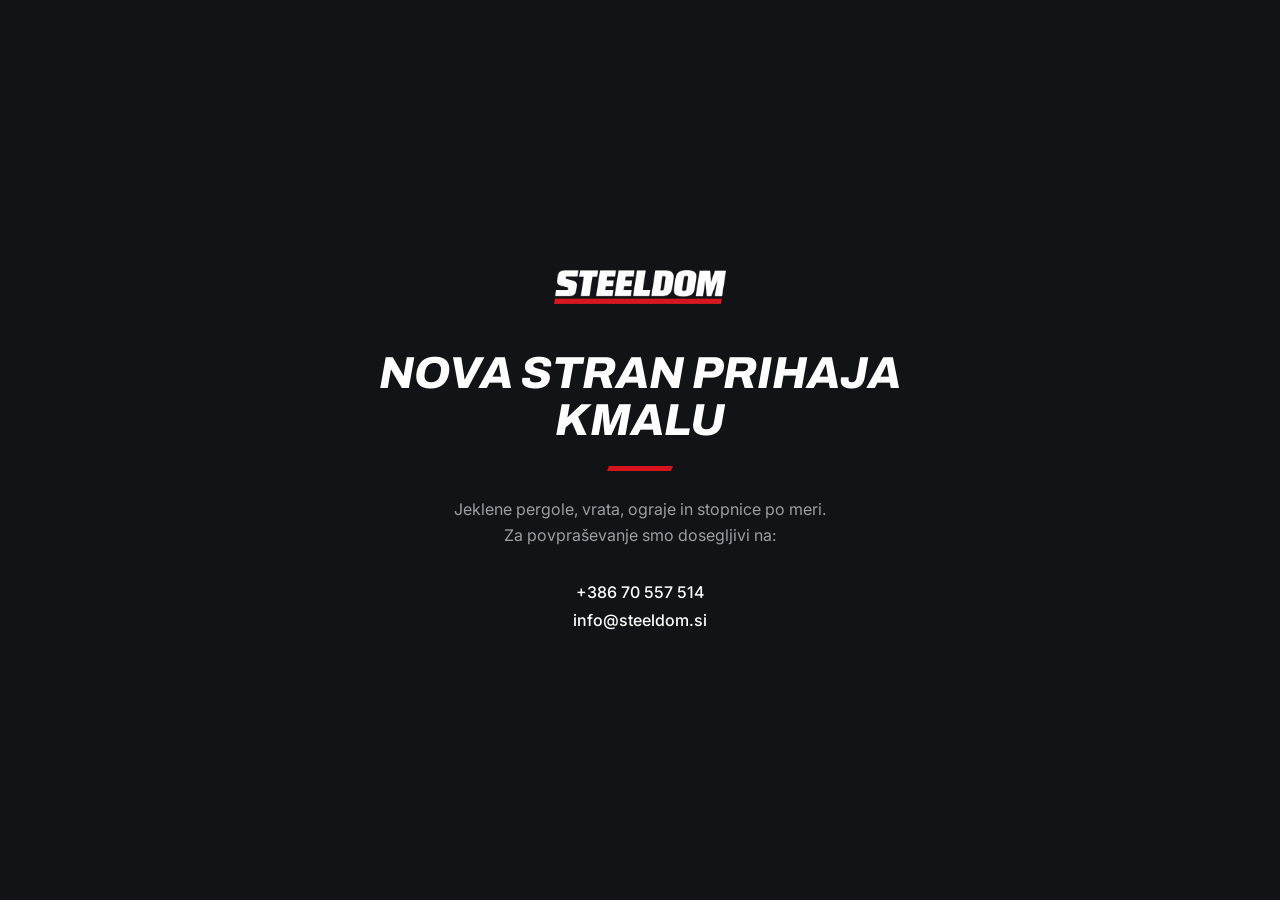
==== commit 8b4ce1a6: "Odstranjeni osebni in podjetniški podatki z začasne strani Co-Authored-By: Claude Opus 5.5 <noreply@" ====
--- a/de/index.html
+++ b/de/index.html
@@ -38,7 +38,6 @@
     <a href="tel:+38670557514">+386 70 557 514</a>
     <a href="mailto:info@steeldom.si">info@steeldom.si</a>
   </div>
-  <small>ARC METAL, Blaž Bratušek s.p., Zgornje Hoče 7, 2311 Hoče · <a href="/impressum.html">Impressum</a> · <a href="/privacy.html">Zasebnost</a></small>
 </main>
 </body>
 </html>
